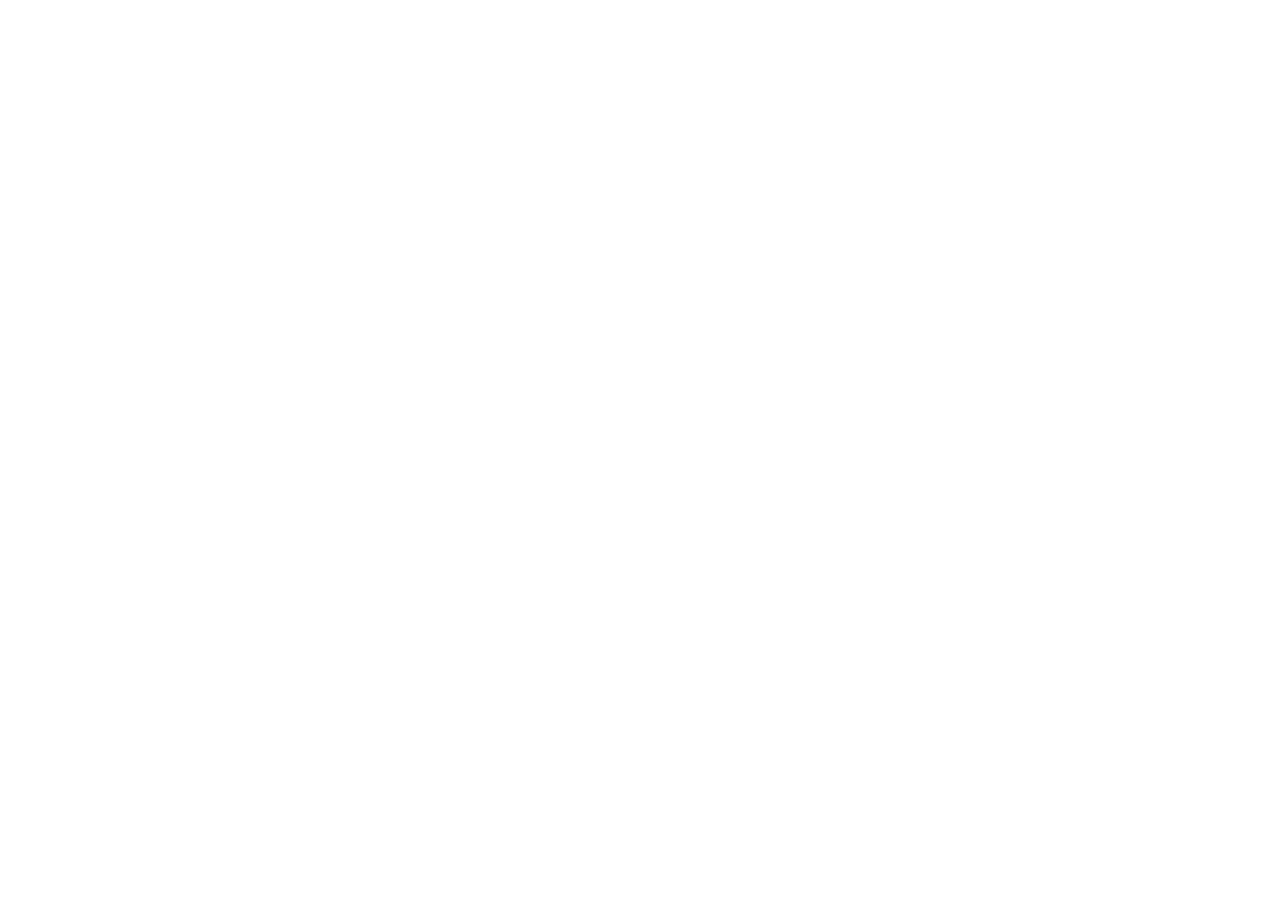
==== 02.html @ 633579e4 "version 1" ====
<!DOCTYPE html>
<html lang="da">

<head>
    <meta charset="UTF-8">
    <meta name="robots" content="noindex, nofollow">
    <meta name="viewport" content="width=device-width, initial-scale=1.0">
    <title>Forside</title>
    <link rel="stylesheet" href="style.css">
    <link rel="stylesheet" href="layout.css">
</head>

<body>
    <header></header>
    <main></main>
    <footer></footer>
    <script src="script.js"></script>
</body>
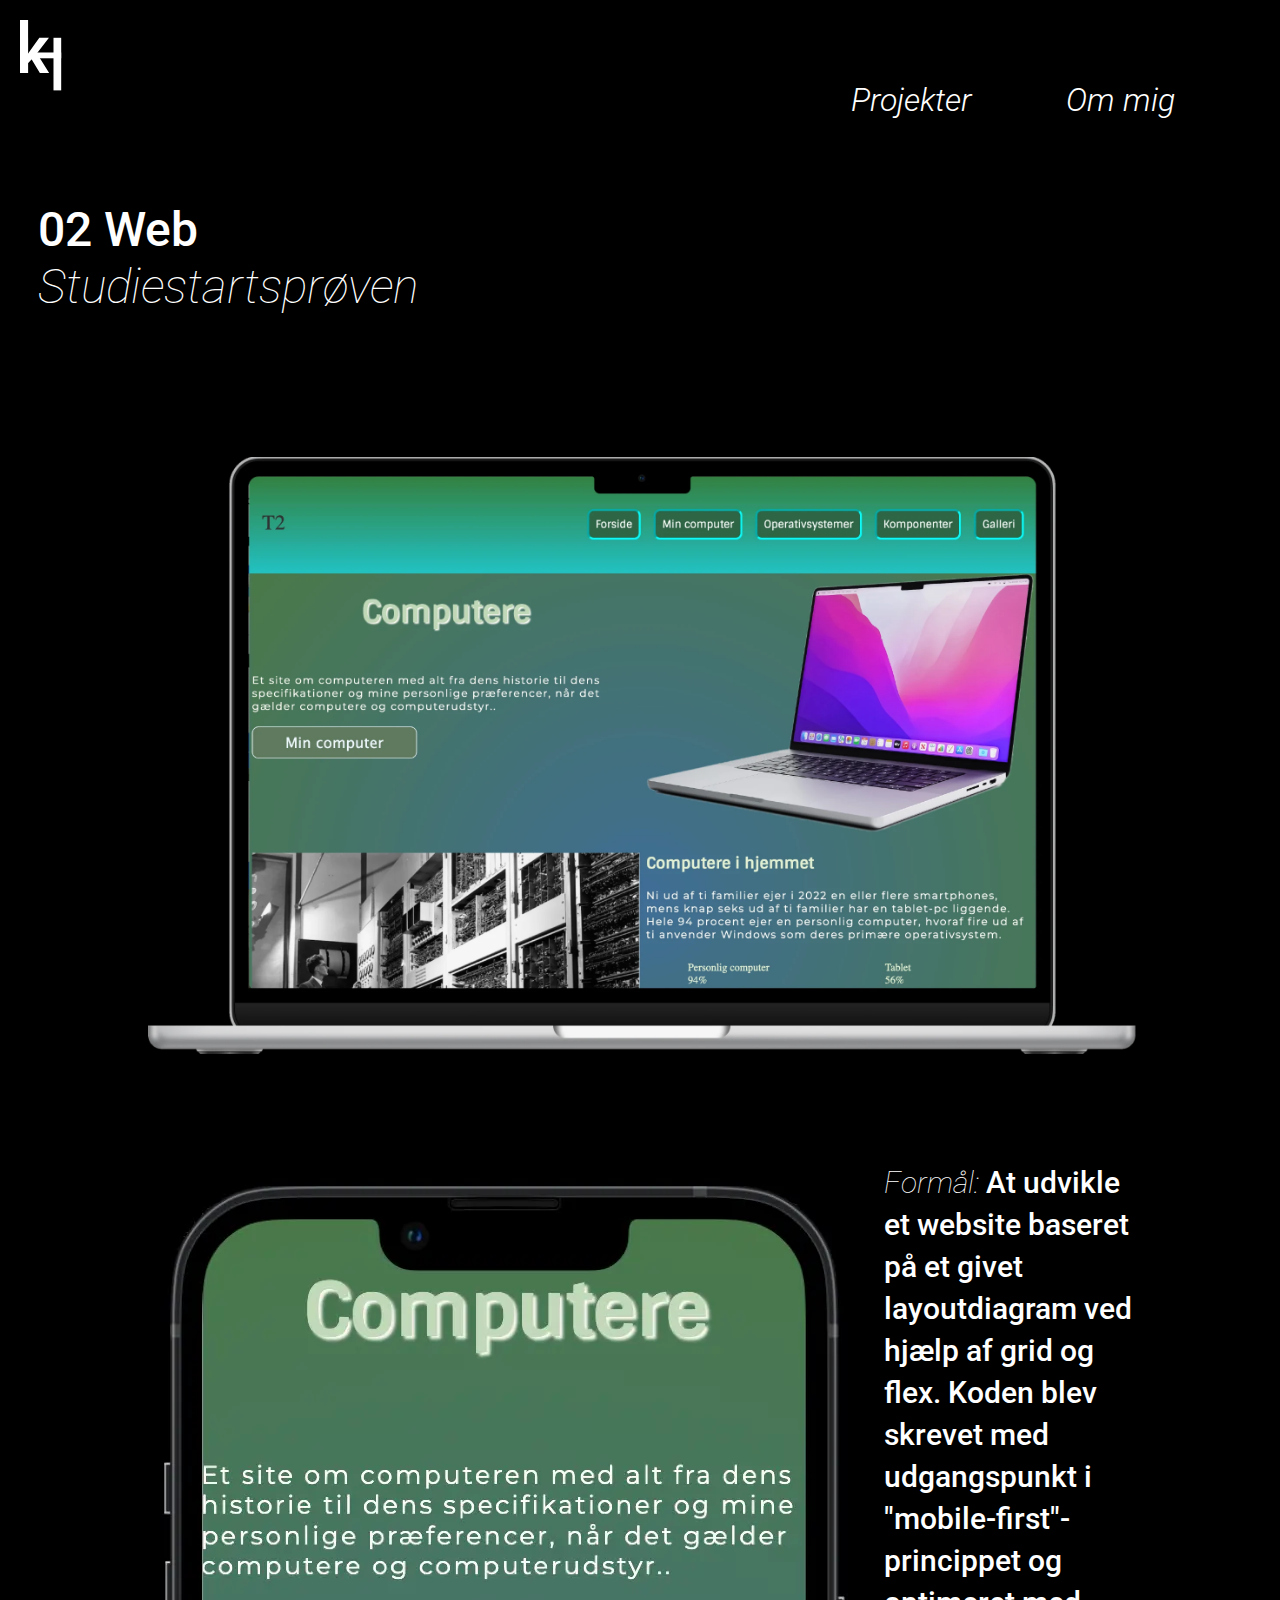
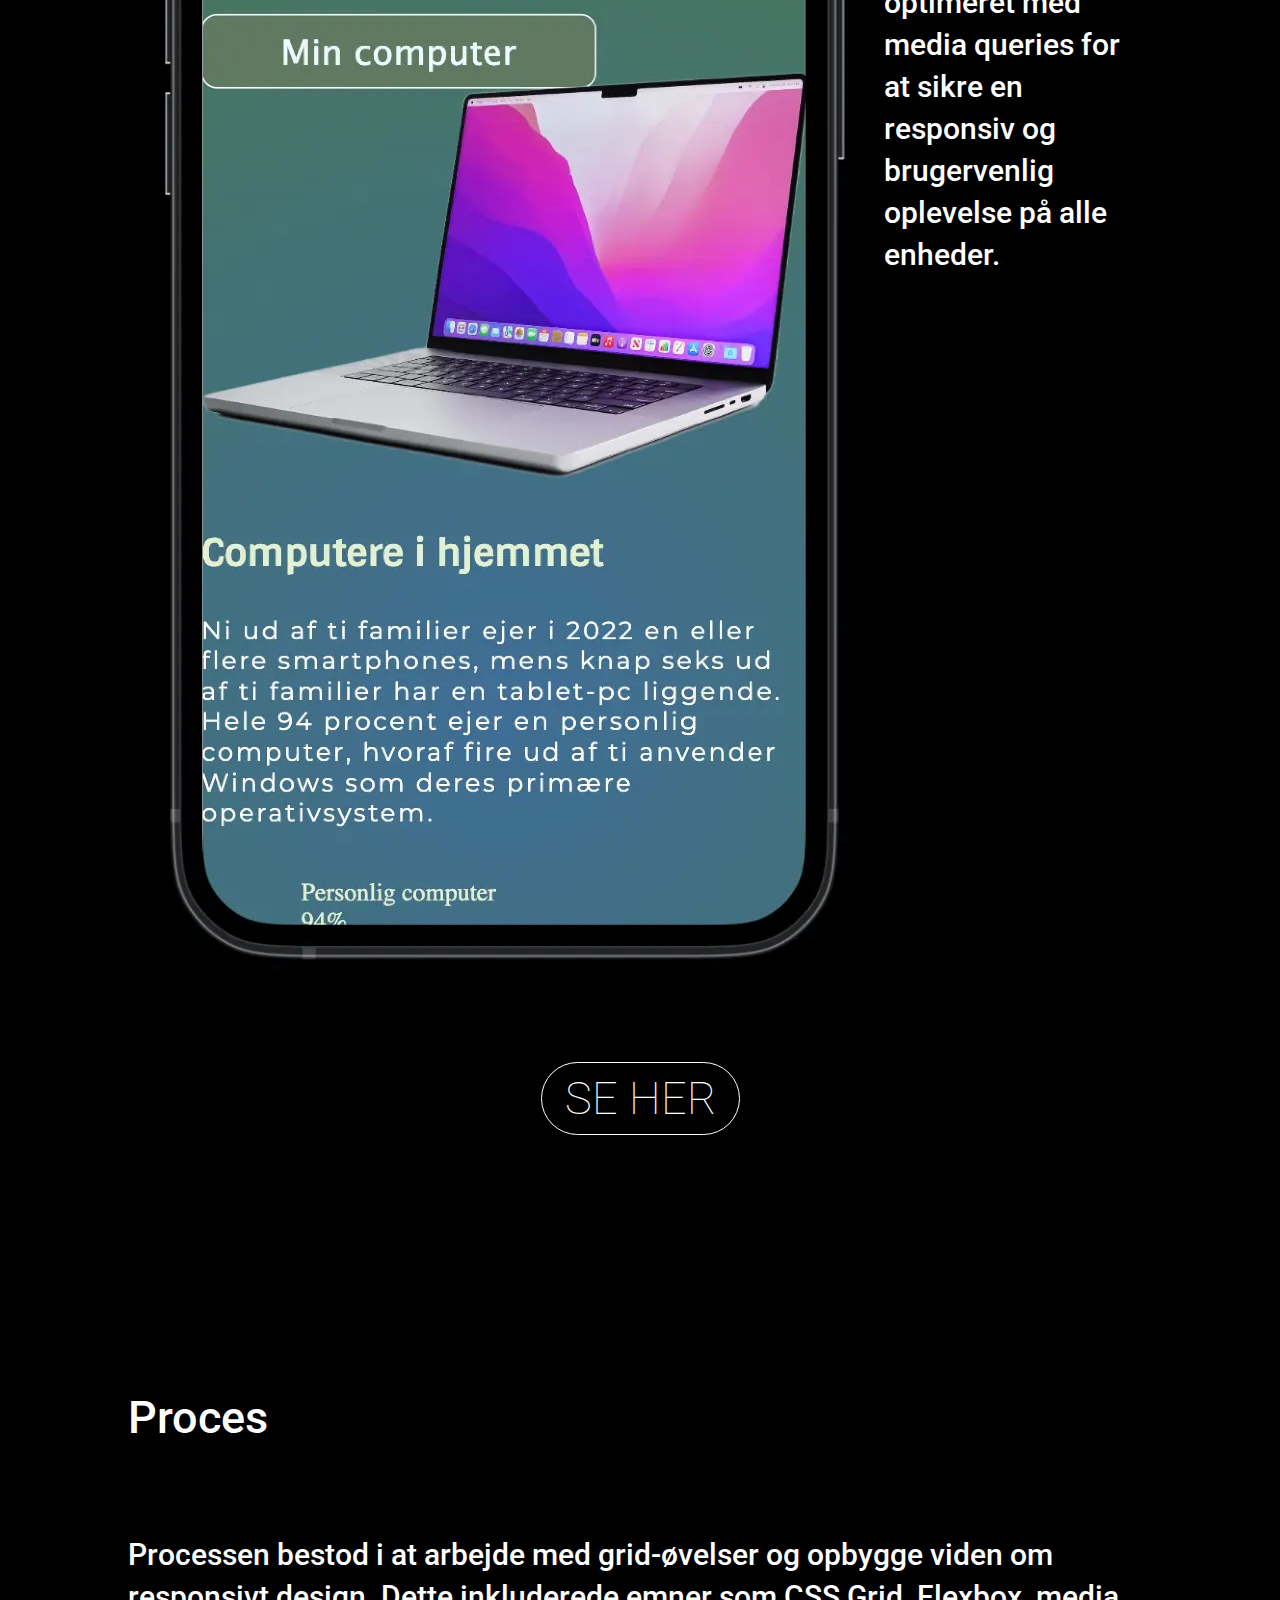
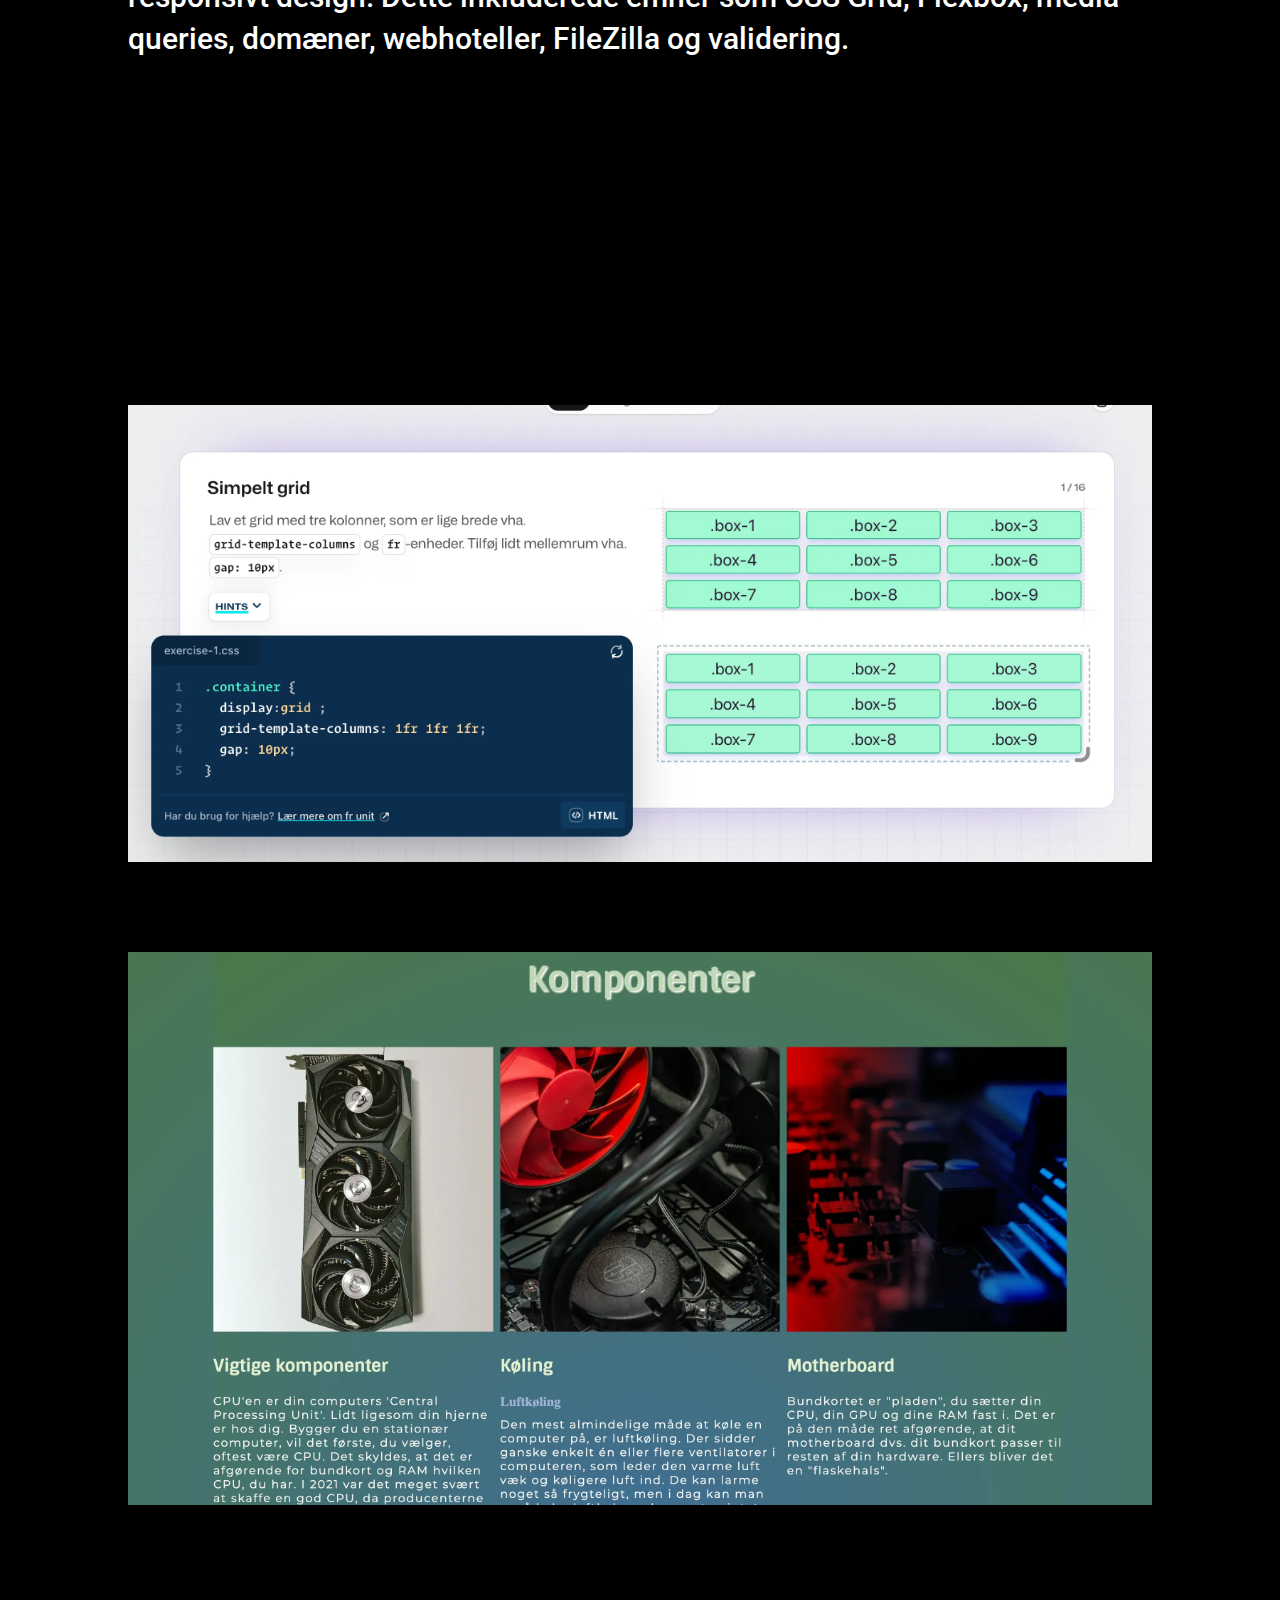
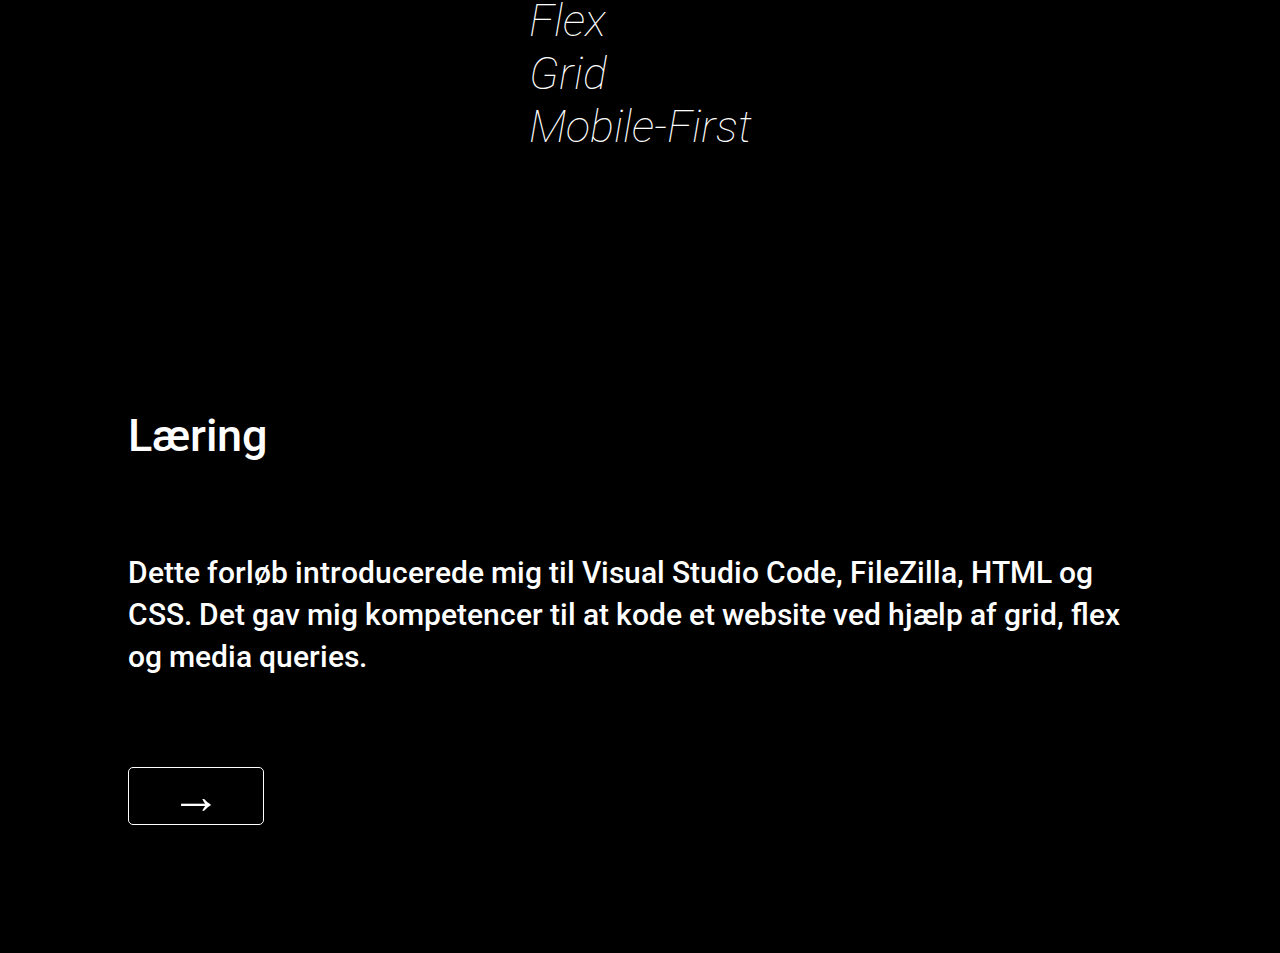
==== commit ed59e442: "version 3" ====
--- a/02.html
+++ b/02.html
@@ -8,11 +8,86 @@
     <title>Forside</title>
     <link rel="stylesheet" href="style.css">
     <link rel="stylesheet" href="layout.css">
+    <link rel="preconnect" href="https://fonts.googleapis.com">
+    <link rel="preconnect" href="https://fonts.gstatic.com" crossorigin>
+    <link
+        href="https://fonts.googleapis.com/css2?family=Barrio&family=Montserrat:ital,wght@0,100..900;1,100..900&family=Notable&family=Roboto:ital,wght@0,100;0,300;0,400;0,500;0,700;0,900;1,100;1,300;1,400;1,500;1,700;1,900&display=swap"
+        rel="stylesheet">
 </head>
 
+
 <body>
-    <header></header>
-    <main></main>
+    <header>
+        <div class="logo">
+            <a href="index.html"><img src="img/logo.svg" alt=""></a>
+        </div>
+        <nav>
+            <ul class="menu">
+                <li><a href="projekter.html">Projekter</a></li>
+                <li><a href="om.html">Om mig</a></li>
+            </ul>
+            <div class="burger">
+                <div class="line"></div>
+                <div class="line"></div>
+                <div class="line"></div>
+            </div>
+        </nav>
+    </header>
+    <main>
+
+        <h1>02 Web </h1>
+        <h1 class="undertitel">Studiestartsprøven</h1>
+
+        <div class="boks_02_1">
+            <img src="img/02_web.webp" alt="">
+            <div class="grid1_1">
+                <img src="img/02_mobil.webp" alt="">
+                <p><span class="p_titel">Formål:</span> At udvikle et website baseret på et givet layoutdiagram ved
+                    hjælp af
+                    grid og flex. Koden blev
+                    skrevet med
+                    udgangspunkt i "mobile-first"-princippet og optimeret med media queries for at sikre en responsiv og
+                    brugervenlig
+                    oplevelse på alle enheder.</p>
+            </div>
+            <div class="se-knap">
+                <a class="se" href="https://www.klarabrinck.dk/kea/02_web/01_website/website/"> SE HER</a>
+            </div>
+        </div>
+
+        <div></div>
+
+        <div class="tekst_boks_02">
+            <h2>Proces</h2>
+            <p>Processen bestod i at arbejde med grid-øvelser og opbygge viden om responsivt design. Dette inkluderede
+                emner
+                som CSS
+                Grid, Flexbox, media queries, domæner, webhoteller, FileZilla og validering.</p>
+        </div>
+        <div class="indhold_02">
+            <img src="img/02_grid.webp" alt="">
+            <img src="img/02_komponeneter.webp" alt="">
+            <div class="flex_boks">
+                <h3>Flex</h3>
+                <h3>Grid</h3>
+                <h3>Mobile-First</h3>
+            </div>
+        </div>
+
+        <div class="lering_02">
+            <h2>Læring</h2>
+            <p>Dette forløb introducerede mig til Visual Studio Code, FileZilla, HTML og CSS. Det gav mig kompetencer
+                til at
+                kode et
+                website ved hjælp af grid, flex og media queries.</p>
+
+            <div class="pil-knap">
+                <a class="pil" href="03.html"> &rarr;</a>
+            </div>
+        </div>
+
+
+    </main>
     <footer></footer>
     <script src="script.js"></script>
 </body>--- a/style.css
+++ b/style.css
@@ -0,0 +1,247 @@
+/*************** Reset *********************/
+* {
+  margin: 0rem;
+  padding: 0;
+  box-sizing: border-box;
+}
+
+img {
+  width: 100%;
+  height: auto;
+  display: block;
+  align-self: stretch;
+  object-fit: cover;
+  padding-bottom: 7vw;
+}
+
+/*** css variabler ***/
+:root {
+  /**farver**/
+  --primary: #000000;
+  --secondary: #004491;
+  --accent: #fcc74d;
+  --grey: #ededed;
+  --white: #fffbfb;
+  --black: RGB(0, 0, 0);
+
+  /** font size **/
+  --h1mobil: 1rem;
+  --h1desktop: 2rem;
+
+  --h2mobil: 1.75rem;
+  --h2desktop: 2.8rem;
+
+  --h3mobil: 1.5rem;
+  --h3desktop: 1.75rem;
+
+  --h4mobil: 1.2rem;
+  --h4desktop: 1.5rem;
+
+  --pmobil: 0.9375rem;
+  --pdesktop: 1.2rem;
+
+  --minitekstmobil: 0.8125rem;
+  --minitekstdesktop: 0.875rem;
+
+  /*** css variabl space ***/
+  --space-xxs: 0.25rem;
+  --space-xs: 0.5rem;
+  --space-sm: 1rem;
+  --space-md: 1.5rem;
+  --space-lg: 2rem;
+  --space-xl: 3rem;
+  --space-xxl: 6rem;
+}
+
+body {
+  background-color: black;
+}
+
+p {
+  font-size: 1.9rem;
+  font-family: "Roboto", serif;
+  font-weight: 500;
+  font-style: normal;
+  color: rgb(255, 255, 255);
+  line-height: 138%;
+  padding-bottom: 7vw;
+}
+
+.p_titel {
+  font-family: "Roboto", serif;
+  font-weight: 100;
+  font-style: italic;
+  font-size: 1.9rem;
+  color: white;
+}
+
+h1 {
+  font-family: "Roboto", serif;
+  font-weight: 500;
+  font-style: normal;
+  font-size: 3rem;
+  color: white;
+  padding-left: 3vw;
+}
+
+.undertitel {
+  font-family: "Roboto", serif;
+  font-weight: 100;
+  font-style: italic;
+  font-size: 3rem;
+  color: white;
+}
+
+h2 {
+  font-family: "Roboto", serif;
+  font-weight: 500;
+  font-style: normal;
+  font-size: 2.8rem;
+  color: white;
+  padding-bottom: 7vw;
+}
+
+h3 {
+  font-family: "Roboto", serif;
+  font-weight: 100;
+  font-style: italic;
+  font-size: 2.8rem;
+  color: white;
+}
+
+/******** menu ********/
+header {
+  display: flex;
+  justify-content: space-between;
+  align-items: center;
+  padding: 20px;
+  background-color: #000000;
+  color: #ffffff;
+  font-family: "Roboto", serif;
+  font-weight: 300;
+  font-style: italic;
+  font-size: 2rem;
+}
+
+nav {
+  display: flex;
+  align-items: center;
+}
+
+.menu {
+  display: flex;
+  list-style: none;
+  align-items: center;
+  margin: 0;
+  padding: 0;
+}
+
+.menu li {
+  margin-right: 75px;
+}
+
+.menu a {
+  padding: 10px;
+  color: #000000;
+  text-decoration: none;
+  transition: color 0.3s;
+  text-align: center;
+  color: #ffffff;
+}
+
+.menu a:hover {
+  color: #ee22cc;
+}
+
+.burger {
+  width: 30px;
+  height: 20px;
+  cursor: pointer;
+}
+
+.burger .line {
+  width: 100%;
+  height: 2px;
+  background-color: #ffffff;
+  margin-bottom: 5px;
+  transition: 0.2s linear;
+}
+.burger {
+  display: none;
+}
+
+@media screen and (max-width: 800px) {
+  .menu {
+    display: none;
+  }
+  .burger {
+    display: block;
+  }
+
+  .burger.active .line:nth-child(1) {
+    transform: rotate(45deg) translate(5px, 5px);
+    transition: 0.2s linear;
+  }
+
+  .burger.active .line:nth-child(2) {
+    opacity: 0;
+    transition: 0.15s linear;
+  }
+
+  .burger.active .line:nth-child(3) {
+    transform: rotate(-45deg) translate(5px, -5px);
+    transition: 0.2s linear;
+  }
+
+  nav.active .menu {
+    display: block;
+    background-color: #000000;
+    position: absolute;
+    top: 94px;
+    left: 0;
+    width: 100%;
+    height: 100%;
+    box-shadow: 0 10px 10px rgba(0, 0, 0, 0.1);
+    z-index: 1;
+  }
+
+  nav.active .menu li {
+    margin: 10px 20px;
+    text-align: center;
+  }
+
+  nav.active .menu a {
+    font-size: 80px;
+  }
+
+  .menu a {
+    color: #ffffff;
+    height: 100svh;
+  }
+  .menu a:hover {
+    color: #000000;
+  }
+}
+
+/********* footer ***********/
+/* .footer_logo {
+  width: 35%;
+} */
+
+.footer {
+  display: grid;
+  grid-template-columns: 1fr 1fr;
+  padding: 2vw;
+}
+
+.footer a {
+  padding: 10px;
+  text-decoration: none;
+  transition: color 0.3s;
+  text-align: center;
+  color: #000000;
+  font-family: "Roboto", serif;
+  font-weight: 300;
+  font-style: italic;
+  font-size: 2rem;
+}
--- a/layout.css
+++ b/layout.css
@@ -0,0 +1,193 @@
+/********** forside **********/
+
+.hero_text {
+  font-size: 2rem;
+  font-family: "Roboto", serif;
+  font-weight: 700;
+  font-style: normal;
+
+  color: transparent;
+  background-clip: text;
+  background-image: url("img/gradient.png");
+  background-size: 150%;
+
+  animation: kf_herot 30s cubic-bezier(0.3, 0, 0.7, 1);
+}
+
+@keyframes kf_herot {
+  0% {
+    background-position: 0% 0%;
+  }
+  50% {
+    background-position: 100% 100%;
+  }
+  100% {
+    background-position: 0% 0%;
+  }
+}
+
+.klara {
+  font-family: "Roboto", serif;
+  font-weight: 100;
+  font-style: italic;
+}
+
+.studerer {
+  font-family: "Roboto", serif;
+  font-weight: 100;
+  font-style: italic;
+}
+
+.hero {
+  background-color: black;
+  padding: 10vw;
+}
+
+.pil {
+  background-color: #000000;
+  background-size: 200px;
+  border-style: solid;
+  border-width: 1px;
+  text-align: center;
+  color: rgb(255, 255, 255);
+  padding: 0px;
+  padding-inline: 42px;
+  border-radius: 5px;
+  font-family: Arial, Helvetica, sans-serif;
+  font-size: 50px;
+  text-decoration: none;
+}
+.pil:hover {
+  color: transparent;
+  background-clip: text;
+  background-image: url("img/gradient.png");
+  background-size: 150%;
+
+  animation: kf_hover 2s cubic-bezier(0.3, 0, 0.7, 1);
+}
+
+@keyframes kf_hover {
+  0% {
+    background-position: 0% 0%;
+  }
+  50% {
+    background-position: 100% 100%;
+  }
+  100% {
+    background-position: 0% 0%;
+  }
+}
+
+/****** 02 ***********/
+
+@media (min-width: 750px) {
+  .grid1_1 {
+    display: flex;
+    flex-direction: row;
+  }
+}
+
+.se {
+  background-color: #000000;
+  background-size: 200px;
+  border-style: solid;
+  border-width: 1px;
+  text-align: center;
+  color: rgb(255, 255, 255);
+  padding: 9px;
+  padding-inline: 23px;
+  border-radius: 50px;
+  font-family: "Roboto", serif;
+  font-weight: 100;
+  font-size: 2.8rem;
+  text-decoration: none;
+}
+.se:hover {
+  color: transparent;
+  background-clip: text;
+  background-image: url("img/gradient.png");
+  background-size: 150%;
+
+  animation: kf_hover 2s cubic-bezier(0.3, 0, 0.7, 1);
+}
+
+.se-knap {
+  display: flex;
+  justify-content: center;
+}
+
+.flex_boks {
+  display: grid;
+  justify-content: center;
+}
+
+.boks_02_1 {
+  padding: 10vw;
+}
+
+.tekst_boks_02 {
+  padding: 10vw;
+}
+
+.indhold_02 {
+  padding: 10vw;
+}
+
+.lering_02 {
+  padding: 10vw;
+}
+
+/************* 03 ***************/
+.tekst_boks_03 {
+}
+
+.proces_03 {
+  background-color: #accdff;
+  color: black;
+  padding: 10vw;
+}
+
+.flex_boks_03 {
+  display: grid;
+  justify-content: center;
+  padding-top: 10vw;
+  padding-bottom: 10vw;
+
+  font-size: 1rem;
+  font-family: "Roboto", serif;
+  font-weight: 400;
+  font-style: normal;
+
+  /* color: transparent;
+  background-clip: text; */
+  background-image: url("img/gradient.png");
+  /* background-size: 150%; */
+
+  animation: kf_boks 30s cubic-bezier(0.3, 0, 0.7, 1);
+}
+
+@keyframes kf_boks {
+  0% {
+    background-position: 0% 0%;
+  }
+  50% {
+    background-position: 100% 100%;
+  }
+  100% {
+    background-position: 0% 0%;
+  }
+}
+
+.ungt,
+.moder,
+.kulturelt {
+  display: grid;
+  justify-content: center;
+}
+
+.videre_knap {
+  display: grid;
+  justify-content: center;
+  padding-top: 20vw;
+  padding-bottom: 10vw;
+}
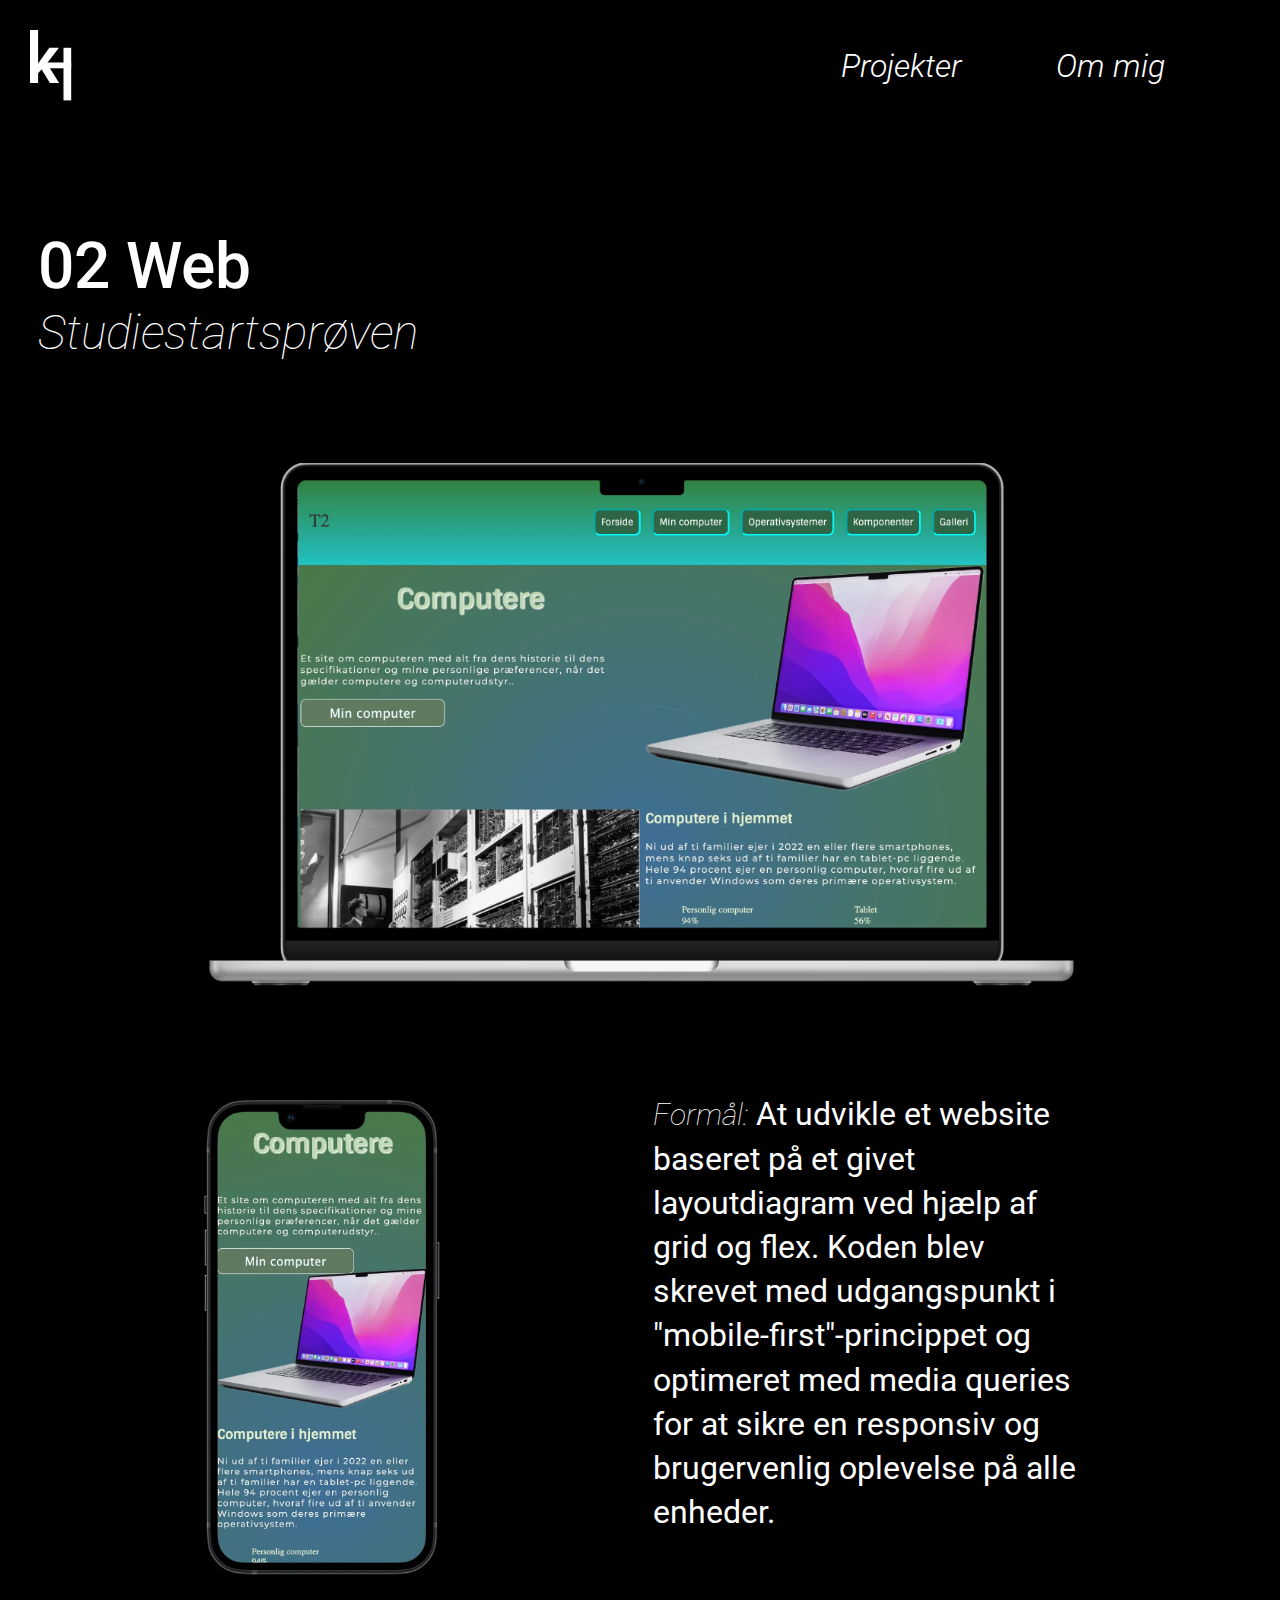
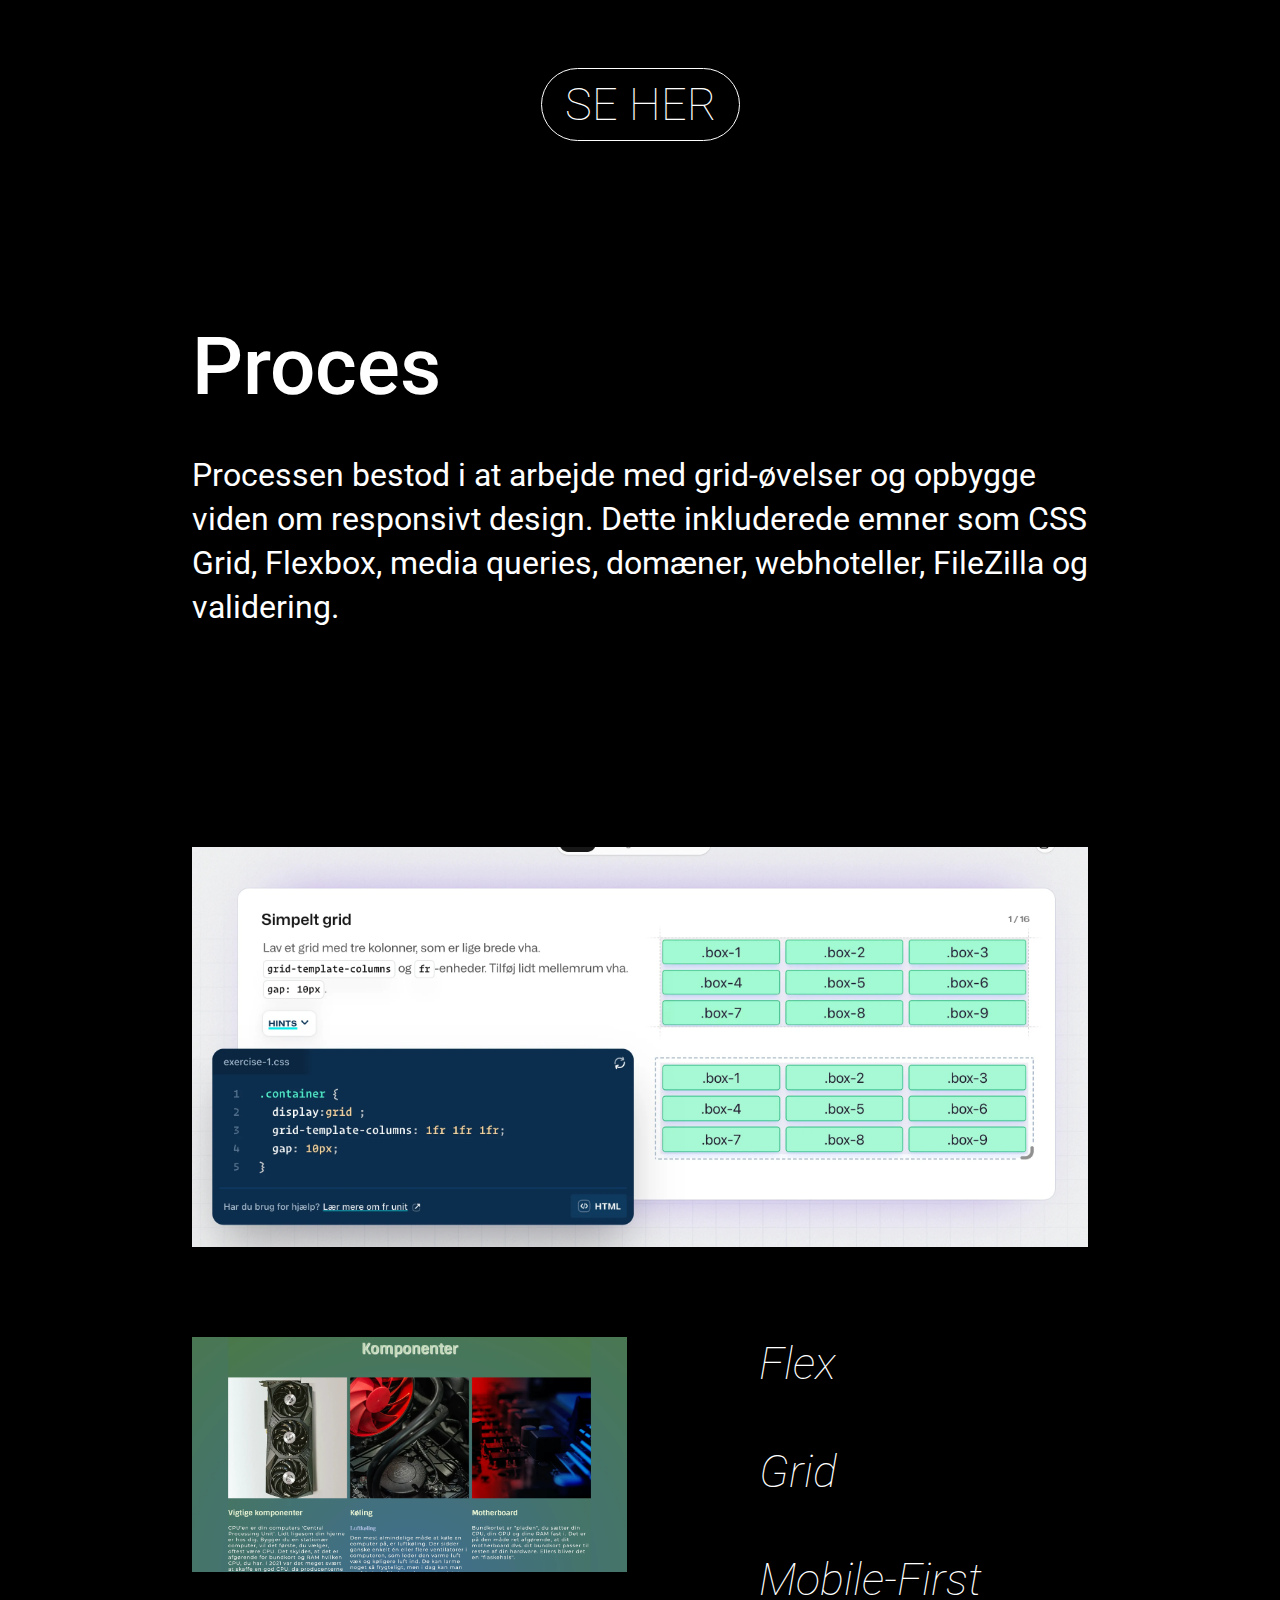
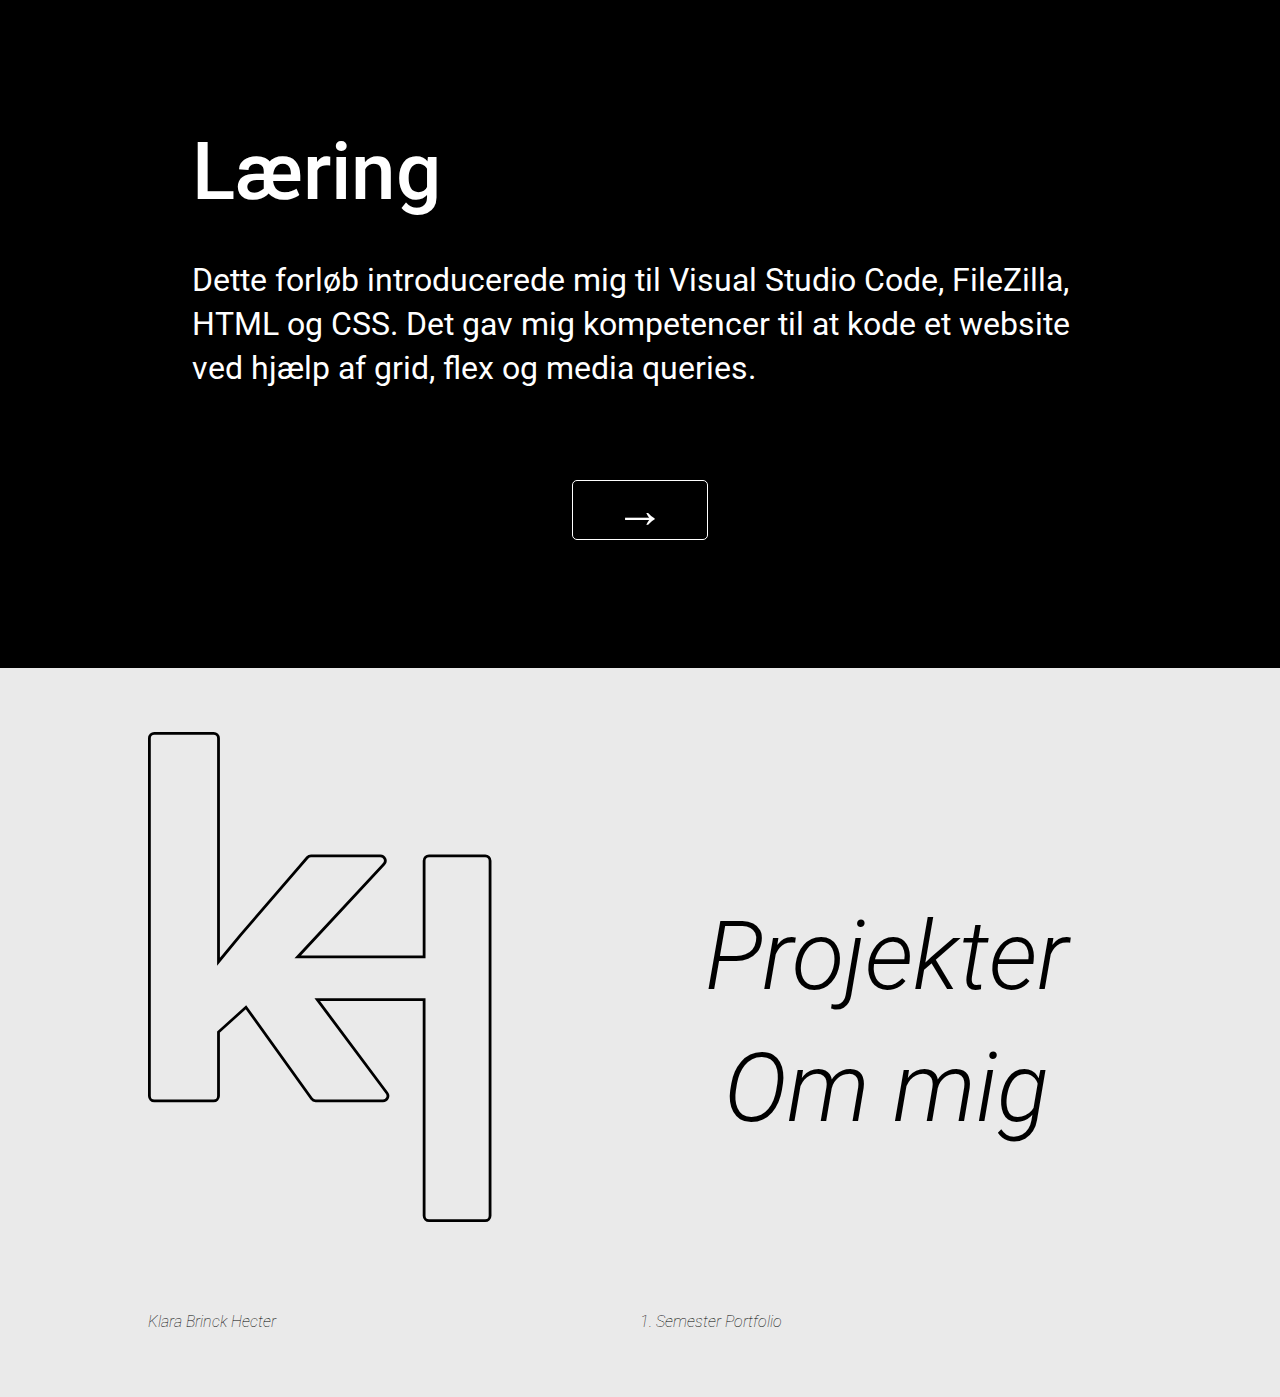
==== commit 7cb6ab80: "version 6" ====
--- a/02.html
+++ b/02.html
@@ -19,7 +19,7 @@
 <body>
     <header>
         <div class="logo">
-            <a href="index.html"><img src="img/logo.svg" alt=""></a>
+            <a href="index.html"><img src="img/logo.svg" alt="" class="logo"></a>
         </div>
         <nav>
             <ul class="menu">
@@ -41,7 +41,7 @@
         <div class="boks_02_1">
             <img src="img/02_web.webp" alt="">
             <div class="grid1_1">
-                <img src="img/02_mobil.webp" alt="">
+                <img src="img/02_mobil.webp" alt="" class="mobil_02">
                 <p><span class="p_titel">Formål:</span> At udvikle et website baseret på et givet layoutdiagram ved
                     hjælp af
                     grid og flex. Koden blev
@@ -66,12 +66,16 @@
         </div>
         <div class="indhold_02">
             <img src="img/02_grid.webp" alt="">
-            <img src="img/02_komponeneter.webp" alt="">
-            <div class="flex_boks">
-                <h3>Flex</h3>
-                <h3>Grid</h3>
-                <h3>Mobile-First</h3>
+
+            <div class="grid1_1">
+                <img src="img/02_komponeneter.webp" alt="">
+                <div class="flex_boks">
+                    <h3>Flex</h3>
+                    <h3>Grid</h3>
+                    <h3>Mobile-First</h3>
+                </div>
             </div>
+
         </div>
 
         <div class="lering_02">
@@ -88,6 +92,36 @@
 
 
     </main>
-    <footer></footer>
+    <footer>
+        <div class="footer">
+
+            <div class="grid2_1">
+                <div class="footer_logo">
+                    <img src="img/footer_logo.svg" alt="">
+                </div>
+
+                <div class="centrer">
+                    <div class="projekter">
+                        <a href="projekter.html">Projekter</a>
+                    </div>
+
+                    <div class="om">
+                        <a href="om.html">Om mig</a>
+                    </div>
+
+                </div>
+            </div>
+
+
+            <div class="grid2_1">
+                <div>
+                    <p class="fod_1">Klara Brinck Hecter</p>
+                </div>
+                <div>
+                    <p class="fod_2">1. Semester Portfolio</p>
+                </div>
+            </div>
+        </div>
+    </footer>
     <script src="script.js"></script>
 </body>--- a/style.css
+++ b/style.css
@@ -58,9 +58,9 @@
 }
 
 p {
-  font-size: 1.9rem;
-  font-family: "Roboto", serif;
-  font-weight: 500;
+  font-size: 1.5rem;
+  font-family: "Roboto", serif;
+  font-weight: 400;
   font-style: normal;
   color: rgb(255, 255, 255);
   line-height: 138%;
@@ -107,6 +107,70 @@
   font-style: italic;
   font-size: 2.8rem;
   color: white;
+}
+
+@media (min-width: 750px) {
+  p {
+    font-size: 2rem;
+    font-family: "Roboto", serif;
+    font-weight: 400;
+    font-style: normal;
+    color: rgb(255, 255, 255);
+    line-height: 138%;
+    padding-bottom: 7vw;
+  }
+
+  .p_titel {
+    font-family: "Roboto", serif;
+    font-weight: 100;
+    font-style: italic;
+    font-size: 1.9rem;
+    color: white;
+  }
+
+  h1 {
+    font-size: 4rem;
+    padding-left: 3vw;
+  }
+
+  .undertitel {
+    font-family: "Roboto", serif;
+    font-weight: 100;
+    font-style: italic;
+    font-size: 3rem;
+    color: white;
+    padding-bottom: 7vw;
+  }
+
+  .undertitel_p {
+    font-family: "Roboto", serif;
+    font-weight: 100;
+    font-style: italic;
+    font-size: 3rem;
+    color: white;
+    padding-bottom: 0;
+  }
+
+  h2 {
+    font-family: "Roboto", serif;
+    font-weight: 500;
+    font-style: normal;
+    font-size: 5rem;
+    color: white;
+    padding-bottom: 3vw;
+  }
+
+  h3 {
+    font-family: "Roboto", serif;
+    font-weight: 100;
+    font-style: italic;
+    font-size: 2.8rem;
+    color: white;
+  }
+
+  header {
+    padding-bottom: 10vw !important;
+  }
 }
 
 /******** menu ********/
@@ -114,7 +178,7 @@
   display: flex;
   justify-content: space-between;
   align-items: center;
-  padding: 20px;
+  padding: 30px;
   background-color: #000000;
   color: #ffffff;
   font-family: "Roboto", serif;
@@ -228,10 +292,15 @@
   width: 35%;
 } */
 
+.logo {
+  padding: 0;
+}
+
 .footer {
   display: grid;
-  grid-template-columns: 1fr 1fr;
   padding: 2vw;
+  background-color: #eaeaea;
+  justify-content: center;
 }
 
 .footer a {
@@ -245,3 +314,62 @@
   font-style: italic;
   font-size: 2rem;
 }
+
+.footer a:hover {
+  color: #ee22cc;
+}
+
+.footer_logo {
+  display: grid;
+  grid-row: 1/3;
+}
+
+.fod_1,
+.fod_2 {
+  font-family: "Roboto", serif;
+  font-weight: 100;
+  font-style: italic;
+  font-size: 1rem;
+  color: rgb(0, 0, 0);
+
+  padding: 0;
+  display: grid;
+}
+
+.grid2_1 {
+  display: grid;
+  grid-template-columns: 1fr 1fr;
+}
+
+.projekter {
+  display: grid;
+  grid-row: 1/2;
+}
+
+.om {
+  display: grid;
+  grid-row: 2/3;
+}
+
+@media screen and (min-width: 800px) {
+  .footer {
+    display: grid;
+    padding: 5vw;
+    background-color: #eaeaea;
+  }
+
+  .footer_logo {
+    width: 70%;
+    display: grid;
+    grid-row: 1/4;
+  }
+
+  .footer a {
+    font-size: 6rem;
+  }
+
+  .centrer {
+    display: grid;
+    grid-row: 2/3;
+  }
+}
--- a/layout.css
+++ b/layout.css
@@ -1,5 +1,4 @@
 /********** forside **********/
-
 .hero_text {
   font-size: 2rem;
   font-family: "Roboto", serif;
@@ -11,7 +10,7 @@
   background-image: url("img/gradient.png");
   background-size: 150%;
 
-  animation: kf_herot 30s cubic-bezier(0.3, 0, 0.7, 1);
+  animation: kf_herot 10s cubic-bezier(0.3, 0, 0.7, 1);
 }
 
 @keyframes kf_herot {
@@ -24,6 +23,10 @@
   100% {
     background-position: 0% 0%;
   }
+}
+
+.forside_h1 {
+  color: transparent;
 }
 
 .klara {
@@ -40,7 +43,10 @@
 
 .hero {
   background-color: black;
-  padding: 10vw;
+  padding-left: 10vw;
+  padding-top: 10vw;
+  padding-right: 10vw;
+  padding-bottom: 20vw;
 }
 
 .pil {
@@ -78,12 +84,166 @@
   }
 }
 
+@media (min-width: 750px) {
+  .forside_h3 {
+    padding-bottom: 4vw;
+    font-size: 3rem;
+  }
+
+  .forside_grid1_1 {
+    display: grid;
+    grid-template-columns: 1fr 1fr;
+    padding-right: 10vw;
+    padding-left: 10vw;
+    padding-top: 5vw;
+  }
+
+  .forside_undertitel {
+    padding-bottom: 0;
+    font-size: 4rem;
+  }
+
+  .img_02 {
+    padding-left: 10vw;
+    padding-right: 5vw;
+  }
+
+  .tekst_02 {
+    padding-left: 5vw;
+    padding-right: 5vw;
+  }
+
+  .img_03 {
+    padding-left: 5vw;
+    padding-right: 10vw;
+  }
+
+  .tekst_03 {
+    padding-left: 10vw;
+    padding-right: 5vw;
+  }
+
+  .img_04 {
+    padding-left: 10vw;
+    padding-right: 5vw;
+  }
+
+  .tekst_04 {
+    padding-left: 5vw;
+    padding-right: 10vw;
+  }
+
+  .img_05 {
+    padding-left: 5vw;
+    padding-right: 10vw;
+  }
+
+  .tekst_05 {
+    padding-left: 10vw;
+    padding-right: 5vw;
+  }
+}
+
 /****** 02 ***********/
+
+@media (max-width: 750px) {
+  .forside_grid1_1 {
+    display: flex;
+    flex-wrap: wrap;
+    gap: 20px; /* Afstand mellem elementer */
+    padding-bottom: 10vw;
+  }
+
+  .img_02 {
+    order: 1;
+    padding: 10vw;
+    padding-bottom: 0;
+  }
+
+  .tekst_02 {
+    order: 2;
+    padding-left: 10vw;
+    padding-bottom: 15vw;
+  }
+
+  .tekst_03 {
+    order: 4;
+    padding-left: 10vw;
+    padding-bottom: 15vw;
+  }
+
+  .img_03 {
+    order: 3;
+    padding: 10vw;
+    padding-bottom: 0;
+  }
+
+  .img_04 {
+    order: 6;
+    padding: 10vw;
+    padding-bottom: 0;
+  }
+
+  .tekst_04 {
+    order: 6;
+    padding-left: 10vw;
+    padding-bottom: 15vw;
+  }
+
+  .tekst_05 {
+    order: 9;
+    padding-left: 10vw;
+    padding-bottom: 15vw;
+  }
+
+  .img_05 {
+    order: 8;
+    padding: 10vw;
+    padding-bottom: 0;
+  }
+}
 
 @media (min-width: 750px) {
   .grid1_1 {
-    display: flex;
-    flex-direction: row;
+    display: grid;
+    grid-template-columns: 1fr 1fr;
+    gap: 2vw;
+  }
+
+  .mobil_02 {
+    width: 60%;
+  }
+
+  .boks_02_1 {
+    padding-left: 15vw !important;
+    padding-right: 15vw !important;
+    padding-top: 0 !important;
+    padding-bottom: 7vw !important;
+  }
+
+  .tekst_boks_02 {
+    padding-left: 15vw !important;
+    padding-right: 15vw !important;
+    padding-top: 7vw !important;
+    padding-bottom: 0 !important;
+  }
+
+  .indhold_02 {
+    padding-left: 15vw !important;
+    padding-right: 15vw !important;
+    padding-bottom: 0 !important;
+  }
+
+  .lering_02 {
+    padding-left: 15vw !important;
+    padding-right: 15vw !important;
+    padding-top: 5vw !important;
+    padding-bottom: 10vw !important;
+  }
+
+  .pil-knap {
+    display: grid;
+    justify-content: center;
   }
 }
 
@@ -138,8 +298,6 @@
 }
 
 /************* 03 ***************/
-.tekst_boks_03 {
-}
 
 .proces_03 {
   background-color: #accdff;
@@ -191,3 +349,294 @@
   padding-top: 20vw;
   padding-bottom: 10vw;
 }
+
+@media (min-width: 750px) {
+  .proces_03 {
+    padding-top: 7vw !important ;
+    padding-left: 15vw !important;
+    padding-right: 15vw !important;
+    padding-bottom: 3vw !important;
+  }
+
+  .videre_knap {
+    padding-top: 5vw !important;
+    padding-bottom: 7vw !important;
+  }
+
+  .lering_04 {
+    padding-left: 15vw !important;
+    padding-right: 15vw !important;
+    padding-top: 5vw !important;
+  }
+}
+
+/************ 04 **********/
+
+.lerings_boks_04 {
+  background-color: #e4ccff;
+}
+
+.sort_tekst {
+  color: black;
+}
+
+.lering_04 {
+  padding-left: 10vw;
+  padding-top: 15vw;
+}
+
+.p_titel_4 {
+  padding-top: 10vw;
+}
+
+/* #game_elements {
+  width: 100%;
+  height: 100%;
+  position: absolute;
+  top: 0;
+  left: 0;
+} */
+
+#fly_container {
+  width: 13%;
+  aspect-ratio: 200/200;
+  position: absolute;
+  top: 633px;
+  left: 330px;
+}
+
+#fly_sprite {
+  width: 100%;
+  height: 100%;
+  background-image: url(img/flyvemaskine.svg);
+  background-size: cover;
+
+  animation-name: rotation_kf;
+  animation-duration: 30s;
+  animation-iteration-count: infinite;
+}
+
+@keyframes rotation_kf {
+  0% {
+  }
+
+  100% {
+    rotate: 360deg;
+  }
+}
+
+#vindmolle_container {
+  width: 13%;
+  aspect-ratio: 200/200;
+  position: absolute;
+  top: 190%;
+  left: 80%;
+}
+
+#vindmolle_sprite {
+  width: 100%;
+  height: 100%;
+  background-image: url(img/vindmolle.svg);
+  background-size: cover;
+
+  animation-name: rotation_kf;
+  animation-duration: 30s;
+  animation-iteration-count: infinite;
+}
+
+#liv_container {
+  width: 13%;
+  aspect-ratio: 200/200;
+  position: absolute;
+  top: 450%;
+  left: 55%;
+}
+
+#liv_sprite {
+  width: 100%;
+  height: 100%;
+  background-image: url(img/liv.svg);
+  background-size: cover;
+
+  animation-name: rotation_kf;
+  animation-duration: 30s;
+  animation-iteration-count: infinite;
+}
+
+.trump {
+  position: relative;
+  padding-top: 10vw;
+  width: 25%;
+  left: 10%;
+
+  animation-name: rotation_kf;
+  animation-duration: 30s;
+  animation-iteration-count: infinite;
+}
+
+@media (min-width: 750px) {
+  .trump {
+    width: 10%;
+    left: 19%;
+  }
+}
+/************* 05 *************/
+.lottie {
+  /* width: 80%;
+  height: 100%; */
+  top: 270%;
+  left: 0%;
+  position: relative;
+  pointer-events: none;
+}
+
+@media (min-width: 750px) {
+  .mood_05 {
+    width: 50%;
+  }
+  .lottie {
+    width: 80%;
+    height: 100%;
+    top: 270%;
+    left: 35%;
+    position: relative;
+    pointer-events: none;
+  }
+}
+
+/******** om **************/
+
+.mig {
+  padding: 10vw;
+}
+
+.kompetencer_1,
+.kompetencer_2,
+.kompetencer_3,
+.kompetencer_4,
+.kompetencer_5,
+.kompetencer_6,
+.kompetencer_7,
+.kompetencer_8,
+.kompetencer_9,
+.kompetencer_10 {
+  font-family: "Roboto", serif;
+  font-weight: 100;
+  font-style: italic;
+  font-size: 2rem;
+  color: white;
+  border-color: rgb(24, 146, 0);
+  border-radius: 52px;
+  border-style: solid;
+  padding-inline: 28px;
+  border-width: 1px;
+
+  padding: 10px;
+  width: 15%;
+}
+
+.kompetencer_1 {
+  position: absolute;
+  left: 10%;
+}
+
+.kompetencer_2 {
+  position: absolute;
+  left: 70%;
+}
+
+.kompetencer_3 {
+  position: absolute;
+  left: 40%;
+}
+
+.kompetencer_5 {
+  position: absolute;
+  left: 60%;
+}
+
+.kompetencer_6 {
+  position: absolute;
+  left: 80%;
+  top: 370%;
+}
+
+.kompetencer_7 {
+  position: absolute;
+  left: 15%;
+}
+
+.kompetencer_8 {
+  position: absolute;
+  left: 50%;
+}
+
+.kompetencer_10 {
+  position: absolute;
+  left: 15%;
+}
+
+.kompetencer {
+  padding: 10vw;
+}
+
+.padding {
+  padding: 2vw;
+}
+
+@media (min-width: 750px) {
+  .om_side {
+    padding-left: 15vw;
+    padding-right: 15vw;
+  }
+
+  .mig {
+    padding-left: 20vw !important;
+    padding-right: 20vw !important;
+    padding-bottom: 0 !important;
+  }
+}
+
+.kompetencer_1:hover,
+.kompetencer_2:hover,
+.kompetencer_3:hover,
+.kompetencer_4:hover,
+.kompetencer_5:hover,
+.kompetencer_6:hover,
+.kompetencer_7:hover,
+.kompetencer_8:hover,
+.kompetencer_9:hover,
+.kompetencer_10:hover {
+  color: transparent;
+  background-clip: text;
+  background-image: url("img/gradient.png");
+  background-size: 100%;
+  cursor: pointer;
+
+  animation: kf_hover2 0.2s cubic-bezier(0.3, 0, 0.7, 1);
+  animation: kf_move 5s linear forwards;
+}
+
+@keyframes kf_hover2 {
+  0% {
+    background-position: 100% 100%;
+  }
+  50% {
+    background-position: 50% 50%;
+  }
+  100% {
+    background-position: 0% 0%;
+  }
+}
+
+@keyframes kf_move {
+  0% {
+    transform: translateX(0); /* Startposition */
+  }
+  50% {
+    transform: translateX(20px); /* Flyt 200px til højre */
+  }
+  100% {
+    transform: translateX(0); /* Tilbage til startposition */
+  }
+}
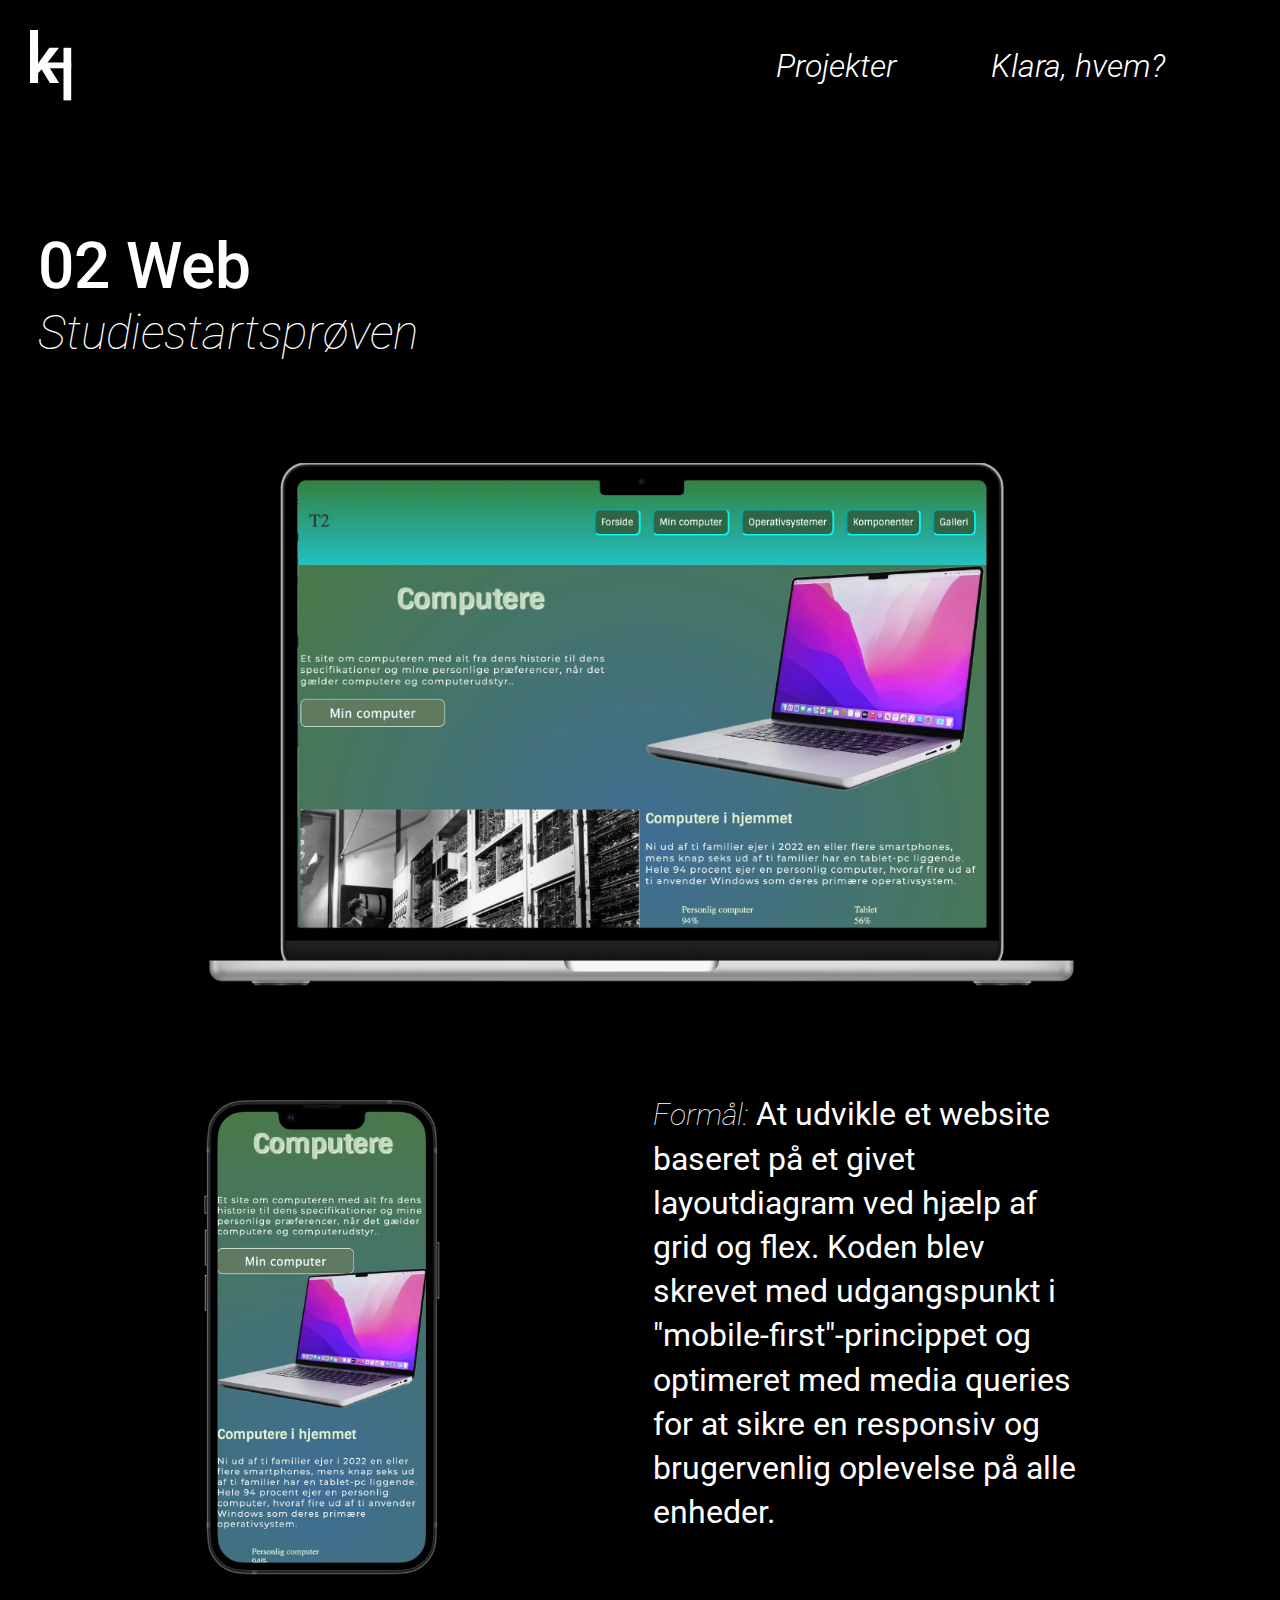
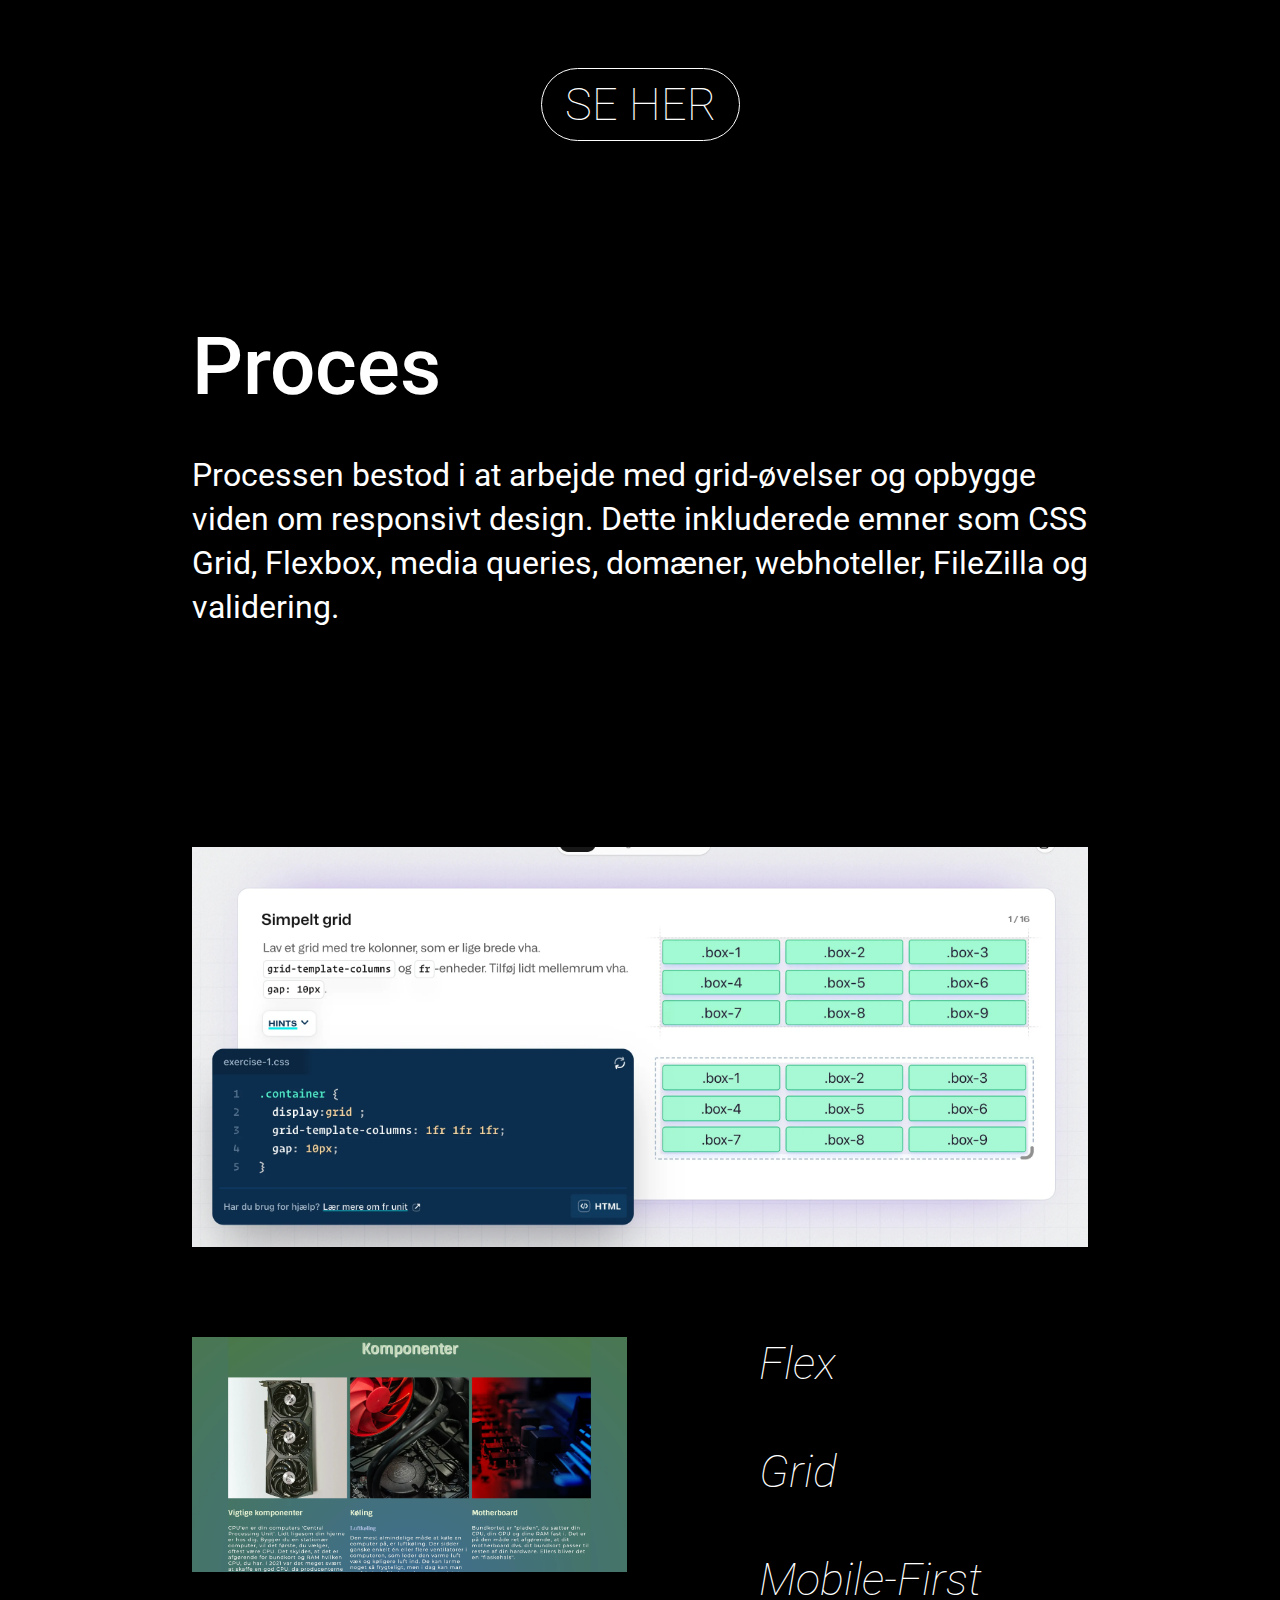
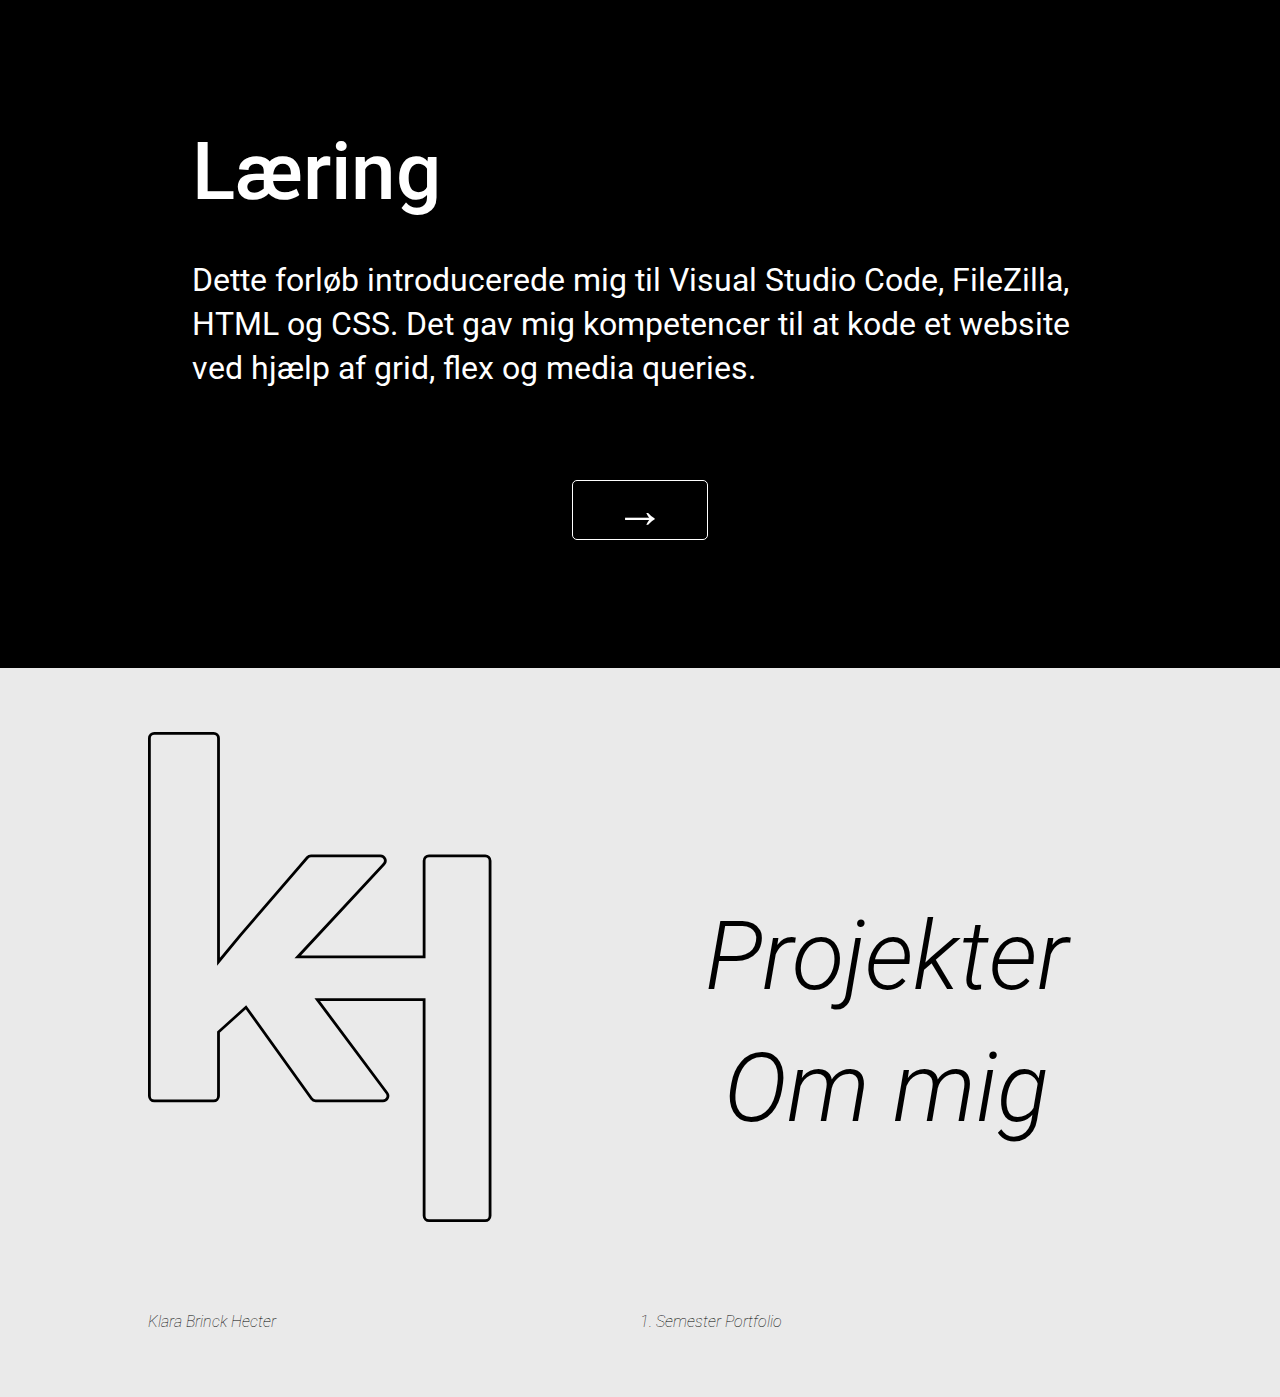
==== commit fda52209: "version 7" ====
--- a/02.html
+++ b/02.html
@@ -5,7 +5,7 @@
     <meta charset="UTF-8">
     <meta name="robots" content="noindex, nofollow">
     <meta name="viewport" content="width=device-width, initial-scale=1.0">
-    <title>Forside</title>
+    <title>02 Web</title>
     <link rel="stylesheet" href="style.css">
     <link rel="stylesheet" href="layout.css">
     <link rel="preconnect" href="https://fonts.googleapis.com">
@@ -24,7 +24,7 @@
         <nav>
             <ul class="menu">
                 <li><a href="projekter.html">Projekter</a></li>
-                <li><a href="om.html">Om mig</a></li>
+                <li><a href="om.html">Klara, hvem?</a></li>
             </ul>
             <div class="burger">
                 <div class="line"></div>
@@ -85,7 +85,7 @@
                 kode et
                 website ved hjælp af grid, flex og media queries.</p>
 
-            <div class="pil-knap">
+            <div class="pil-knap1">
                 <a class="pil" href="03.html"> &rarr;</a>
             </div>
         </div>
--- a/style.css
+++ b/style.css
@@ -174,6 +174,12 @@
 }
 
 /******** menu ********/
+.nav a.active {
+  font-weight: bold;
+  color: #ff5722; /* Fremhæv farven */
+  border-bottom: 2px solid #ff5722; /* Understregning */
+}
+
 header {
   display: flex;
   justify-content: space-between;
--- a/layout.css
+++ b/layout.css
@@ -10,7 +10,7 @@
   background-image: url("img/gradient.png");
   background-size: 150%;
 
-  animation: kf_herot 10s cubic-bezier(0.3, 0, 0.7, 1);
+  animation: kf_herot 7s cubic-bezier(0.3, 0, 0.7, 1);
 }
 
 @keyframes kf_herot {
@@ -23,6 +23,17 @@
   100% {
     background-position: 0% 0%;
   }
+}
+
+@media (max-width: 750%) {
+  .arrow {
+    display: none;
+  }
+}
+
+.pil-knap1 {
+  display: grid;
+  justify-content: center;
 }
 
 .forside_h1 {
@@ -85,6 +96,14 @@
 }
 
 @media (min-width: 750px) {
+  .arrow {
+    display: ;
+    position: absolute;
+    width: 2%;
+    left: 43%;
+    top: 75%;
+  }
+
   .forside_h3 {
     padding-bottom: 4vw;
     font-size: 3rem;
@@ -239,11 +258,6 @@
     padding-right: 15vw !important;
     padding-top: 5vw !important;
     padding-bottom: 10vw !important;
-  }
-
-  .pil-knap {
-    display: grid;
-    justify-content: center;
   }
 }
 
@@ -640,3 +654,5 @@
     transform: translateX(0); /* Tilbage til startposition */
   }
 }
+
+/**** projekter *******/
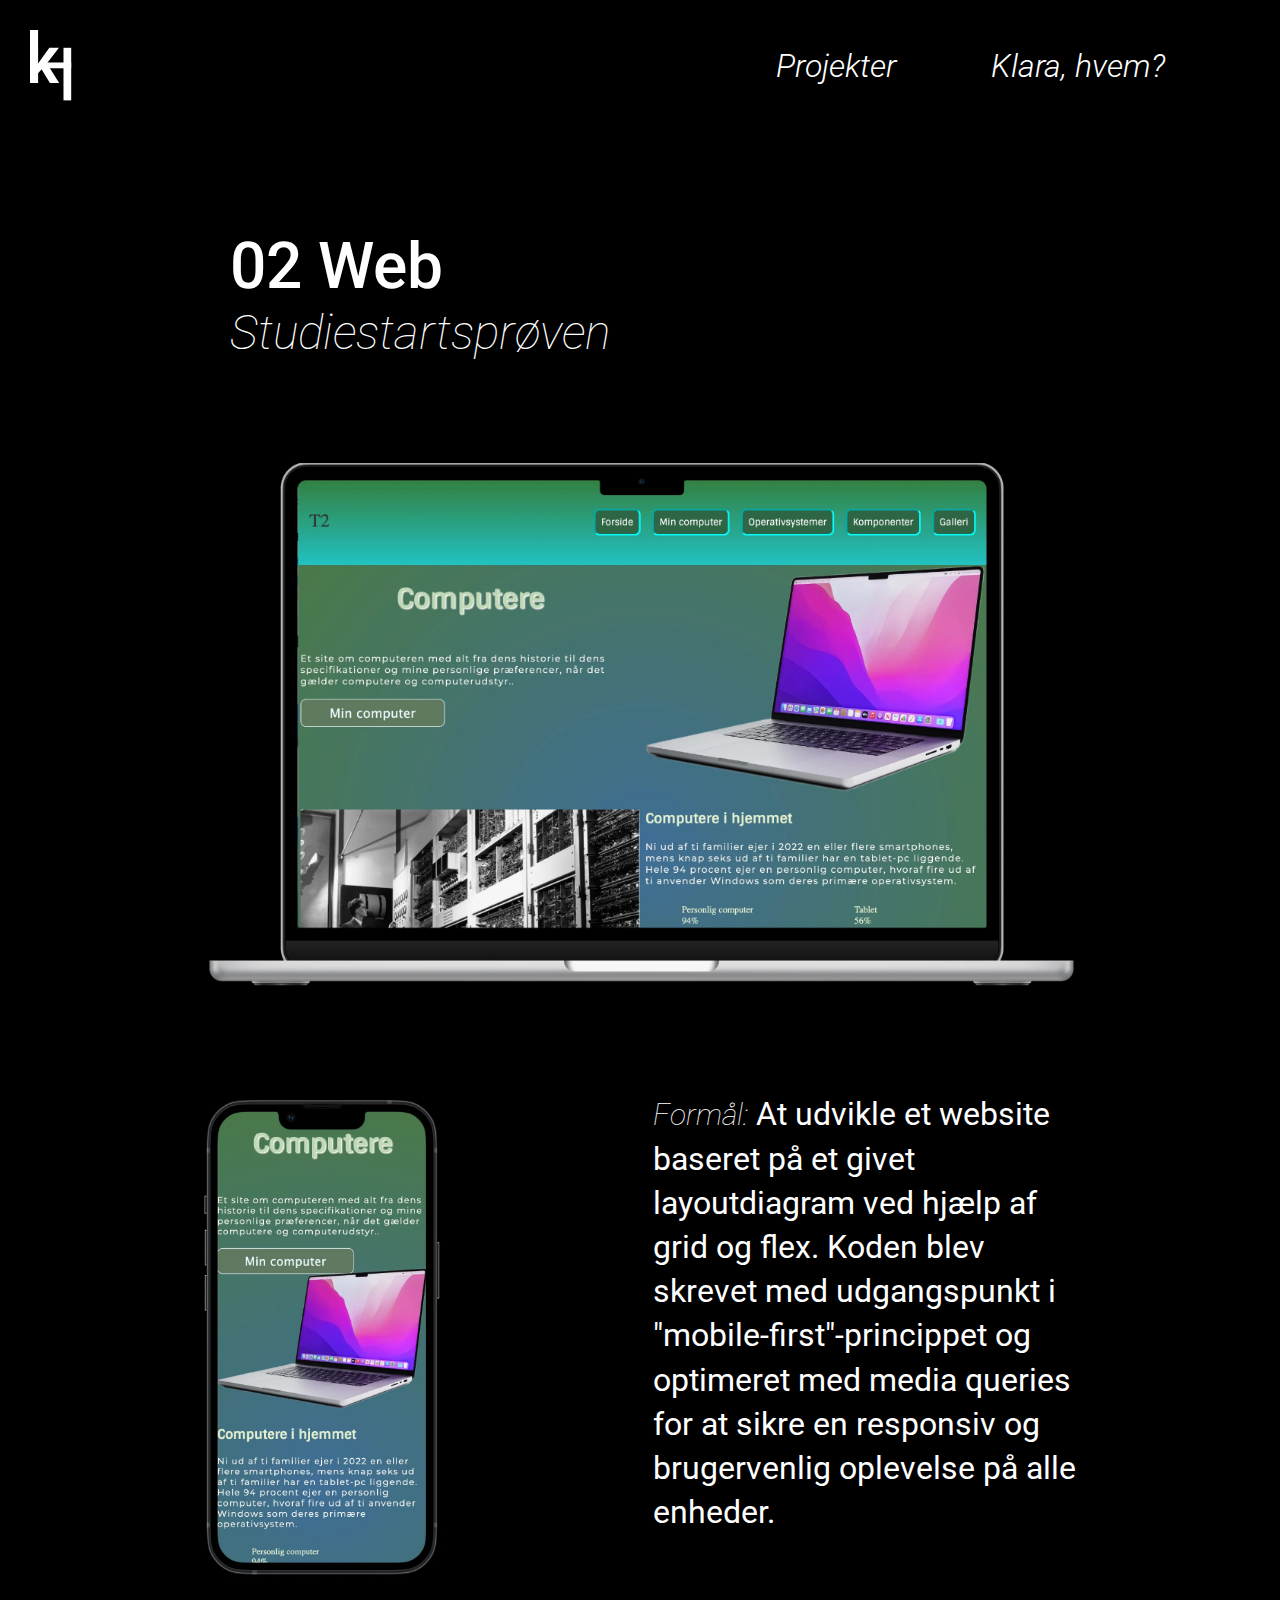
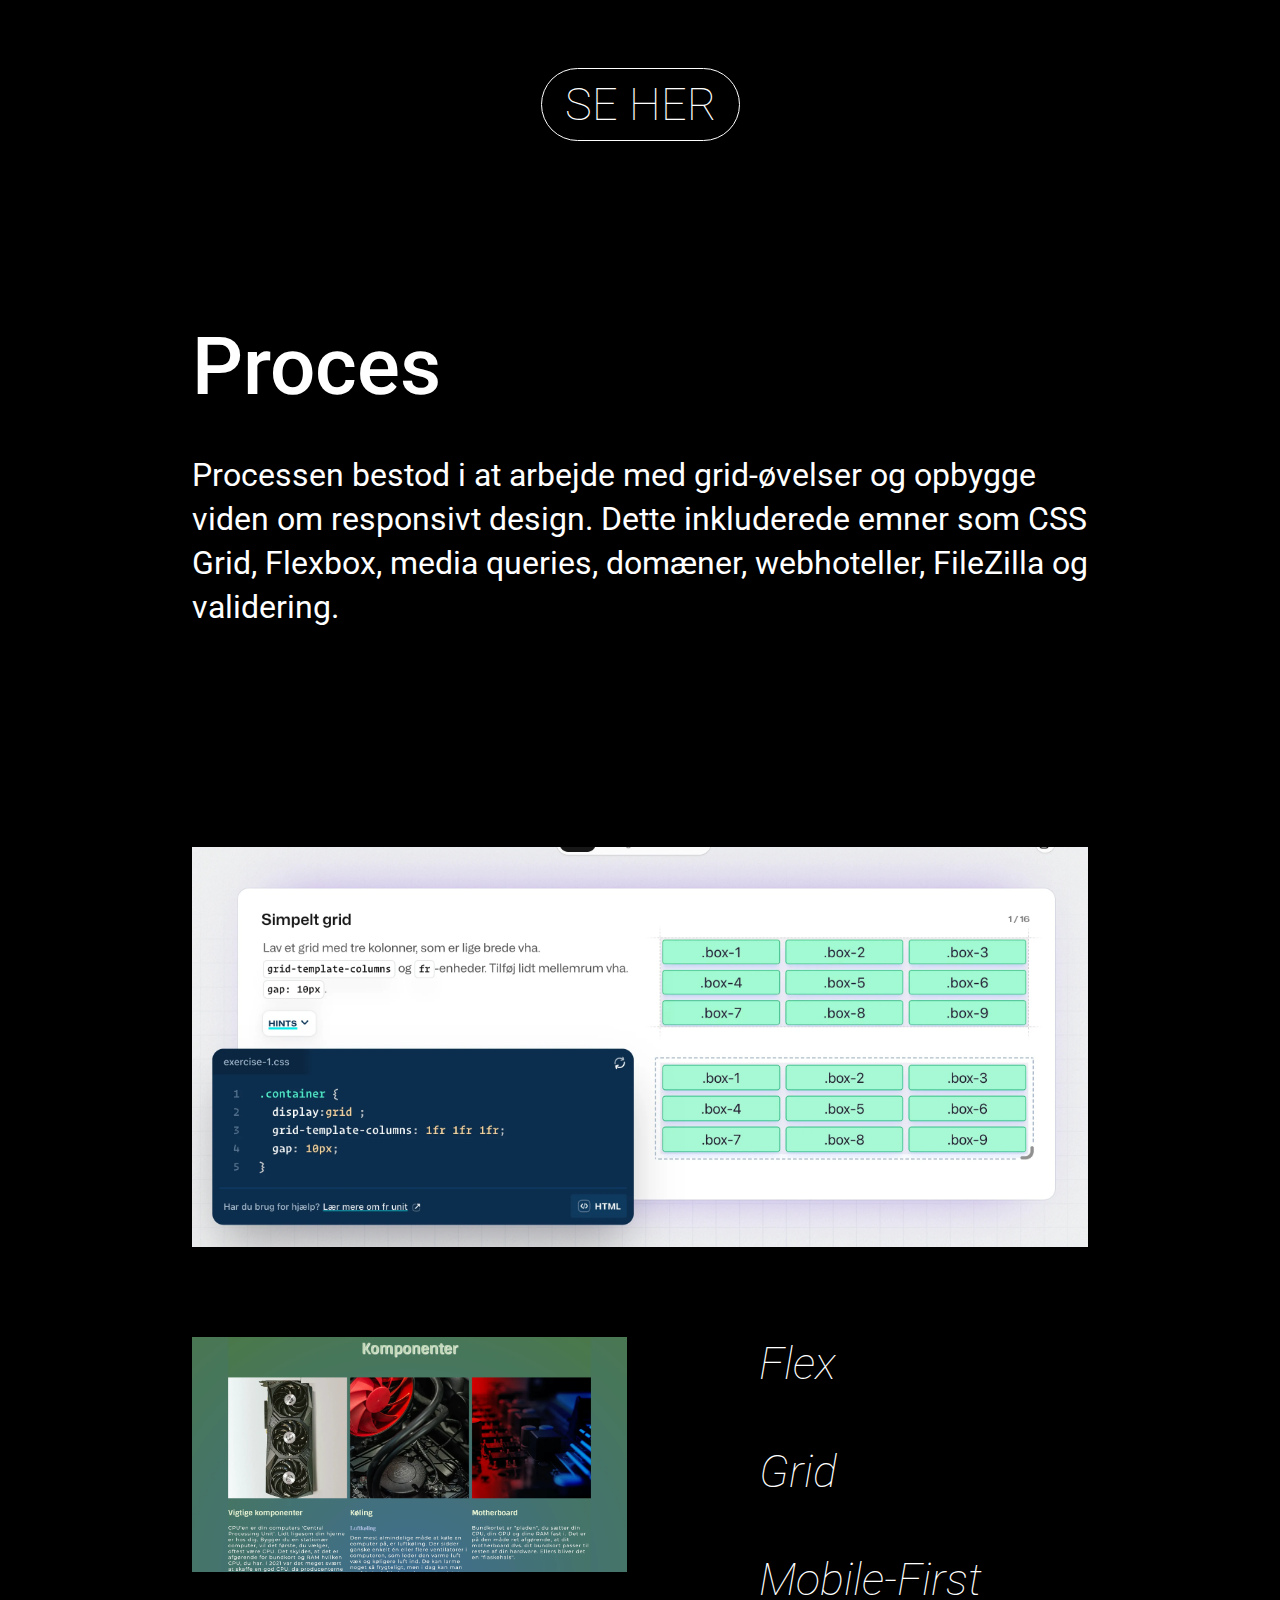
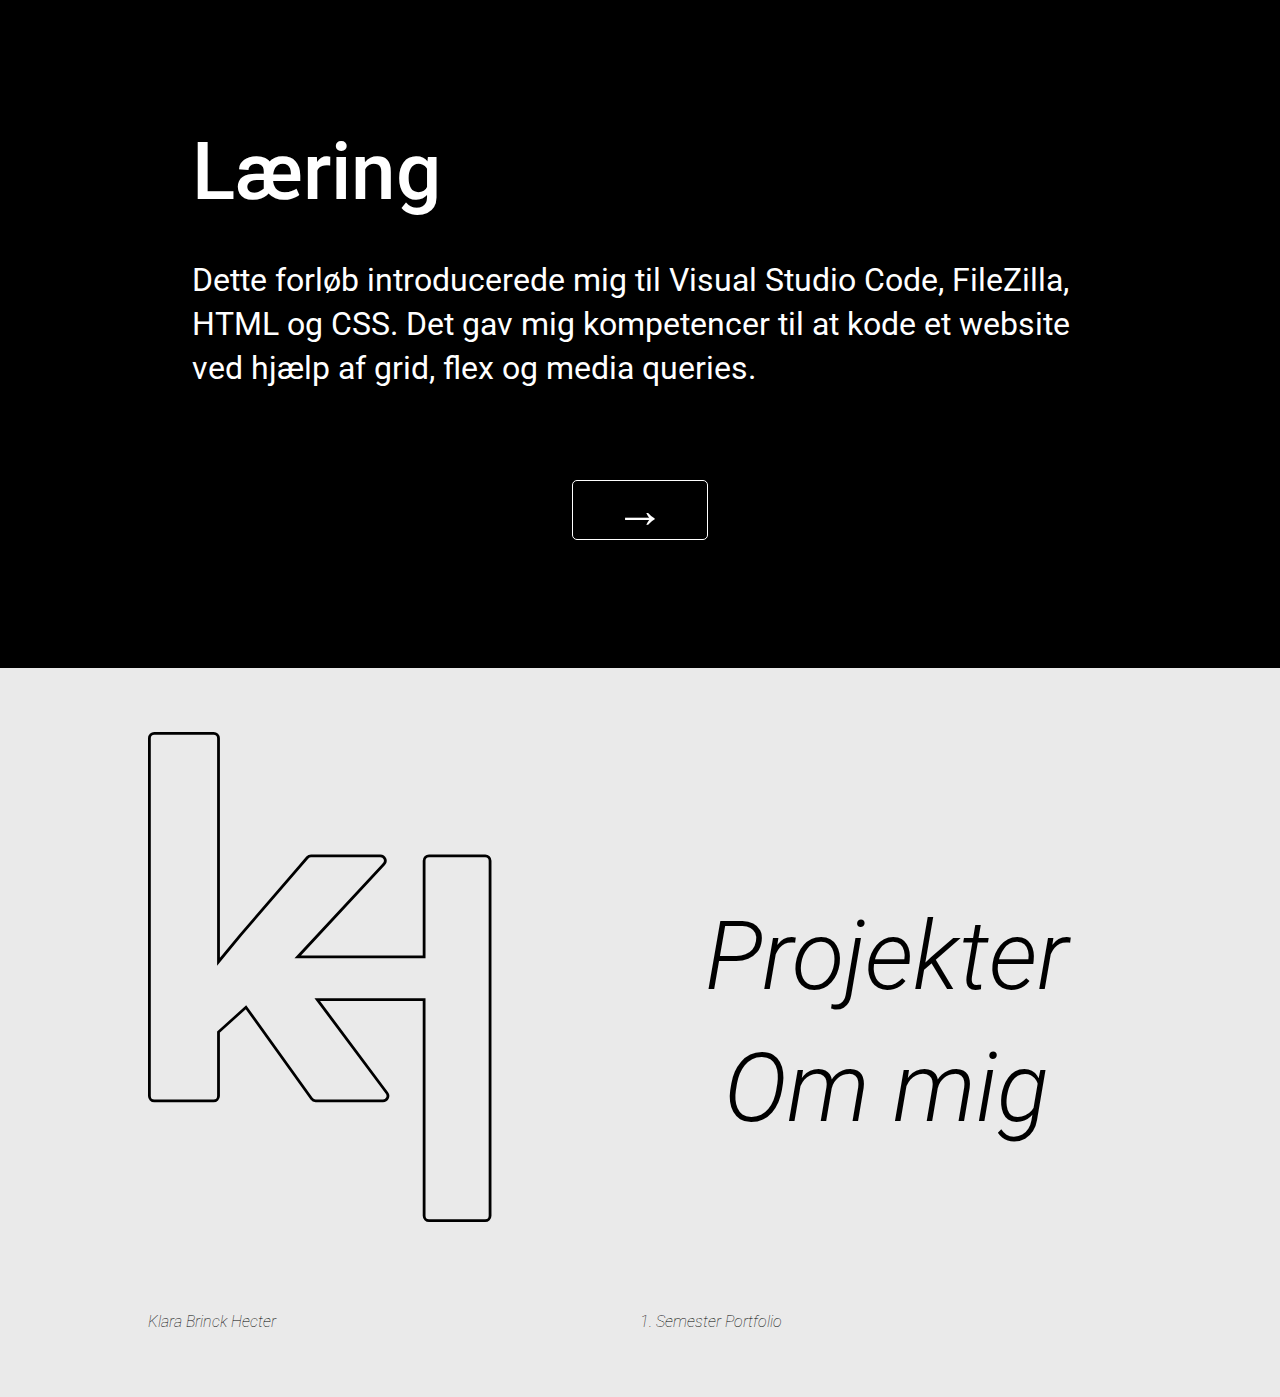
==== commit b1fa7856: "version 8" ====
--- a/02.html
+++ b/02.html
@@ -35,8 +35,11 @@
     </header>
     <main>
 
-        <h1>02 Web </h1>
-        <h1 class="undertitel">Studiestartsprøven</h1>
+        <div class="hero_projekter">
+            <h1>02 Web </h1>
+            <h1 class="undertitel">Studiestartsprøven</h1>
+        </div>
+
 
         <div class="boks_02_1">
             <img src="img/02_web.webp" alt="">
--- a/style.css
+++ b/style.css
@@ -110,6 +110,10 @@
 }
 
 @media (min-width: 750px) {
+  .hero_projekter {
+    padding-left: 15vw !important;
+  }
+
   p {
     font-size: 2rem;
     font-family: "Roboto", serif;
--- a/layout.css
+++ b/layout.css
@@ -10,7 +10,7 @@
   background-image: url("img/gradient.png");
   background-size: 150%;
 
-  animation: kf_herot 7s cubic-bezier(0.3, 0, 0.7, 1);
+  animation: kf_herot 10s cubic-bezier(0.3, 0, 0.7, 1) infinite;
 }
 
 @keyframes kf_herot {
@@ -25,9 +25,9 @@
   }
 }
 
-@media (max-width: 750%) {
+@media (max-width: 750px) {
   .arrow {
-    display: none;
+    display: none !important;
   }
 }
 
@@ -55,7 +55,7 @@
 .hero {
   background-color: black;
   padding-left: 10vw;
-  padding-top: 10vw;
+  /* padding-top: 10vw; */
   padding-right: 10vw;
   padding-bottom: 20vw;
 }
@@ -97,11 +97,10 @@
 
 @media (min-width: 750px) {
   .arrow {
-    display: ;
     position: absolute;
     width: 2%;
     left: 43%;
-    top: 75%;
+    top: 55%;
   }
 
   .forside_h3 {
@@ -122,9 +121,25 @@
     font-size: 4rem;
   }
 
+  @keyframes kf_appear {
+    from {
+      opacity: 0;
+      scale: 0.5;
+    }
+
+    to {
+      opacity: 1;
+      scale: 1;
+    }
+  }
+
   .img_02 {
-    padding-left: 10vw;
-    padding-right: 5vw;
+    /* padding-left: 10vw;
+    padding-right: 5vw; */
+
+    animation: kf_appear linear;
+    animation-timeline: view();
+    animation-range: entry 0% cover 40%;
   }
 
   .tekst_02 {
@@ -132,30 +147,30 @@
     padding-right: 5vw;
   }
 
-  .img_03 {
+  /* .img_03 {
     padding-left: 5vw;
     padding-right: 10vw;
-  }
+  } */
 
   .tekst_03 {
     padding-left: 10vw;
     padding-right: 5vw;
   }
 
-  .img_04 {
+  /* .img_04 {
     padding-left: 10vw;
     padding-right: 5vw;
-  }
+  } */
 
   .tekst_04 {
     padding-left: 5vw;
     padding-right: 10vw;
   }
 
-  .img_05 {
+  /* .img_05 {
     padding-left: 5vw;
     padding-right: 10vw;
-  }
+  } */
 
   .tekst_05 {
     padding-left: 10vw;
@@ -171,6 +186,10 @@
     flex-wrap: wrap;
     gap: 20px; /* Afstand mellem elementer */
     padding-bottom: 10vw;
+
+    animation: kf_appear linear;
+    animation-timeline: view();
+    animation-range: entry 0% cover 40%;
   }
 
   .img_02 {
@@ -381,6 +400,14 @@
     padding-left: 15vw !important;
     padding-right: 15vw !important;
     padding-top: 5vw !important;
+  }
+
+  .flex_boks_03 {
+    display: flex;
+    justify-content: center;
+    gap: 20vw;
+    padding-top: 5vw;
+    padding-bottom: 5vw;
   }
 }
 
@@ -546,56 +573,79 @@
   border-width: 1px;
 
   padding: 10px;
-  width: 15%;
-}
-
-.kompetencer_1 {
-  position: absolute;
-  left: 10%;
-}
-
-.kompetencer_2 {
-  position: absolute;
-  left: 70%;
-}
-
-.kompetencer_3 {
-  position: absolute;
-  left: 40%;
-}
-
-.kompetencer_5 {
-  position: absolute;
-  left: 60%;
-}
-
-.kompetencer_6 {
-  position: absolute;
-  left: 80%;
-  top: 370%;
-}
-
-.kompetencer_7 {
-  position: absolute;
-  left: 15%;
-}
-
-.kompetencer_8 {
-  position: absolute;
-  left: 50%;
-}
-
-.kompetencer_10 {
-  position: absolute;
-  left: 15%;
-}
-
-.kompetencer {
-  padding: 10vw;
-}
-
-.padding {
-  padding: 2vw;
+  width: 61%;
+}
+
+@media (min-width: 750px) {
+  .kompetencer_1,
+  .kompetencer_2,
+  .kompetencer_3,
+  .kompetencer_4,
+  .kompetencer_5,
+  .kompetencer_6,
+  .kompetencer_7,
+  .kompetencer_8,
+  .kompetencer_9,
+  .kompetencer_10 {
+    font-family: "Roboto", serif;
+    font-weight: 100;
+    font-style: italic;
+    font-size: 2rem;
+    color: white;
+    border-color: rgb(24, 146, 0);
+    border-radius: 52px;
+    border-style: solid;
+    padding-inline: 28px;
+    border-width: 1px;
+
+    padding: 10px;
+    width: 15%;
+  }
+
+  .kompetencer_1 {
+    position: absolute;
+    left: 10%;
+  }
+
+  .kompetencer_2 {
+    position: absolute;
+    left: 70%;
+  }
+
+  .kompetencer_3 {
+    position: absolute;
+    left: 40%;
+  }
+
+  .kompetencer_5 {
+    position: absolute;
+    left: 60%;
+  }
+
+  .kompetencer_6 {
+    position: absolute;
+    left: 80%;
+    top: 370%;
+  }
+
+  .kompetencer_7 {
+    position: absolute;
+    left: 15%;
+  }
+
+  .kompetencer_8 {
+    position: absolute;
+    left: 50%;
+  }
+
+  .kompetencer_10 {
+    position: absolute;
+    left: 15%;
+  }
+
+  .kompetencer {
+    padding: 10vw;
+  }
 }
 
 @media (min-width: 750px) {
@@ -655,4 +705,15 @@
   }
 }
 
+.padding {
+  padding: 2vw;
+}
+
+@media (max-width: 750px) {
+  .kompetencer {
+    padding-bottom: 5vw;
+    padding-top: 5vw;
+    padding-left: 5vw;
+  }
+}
 /**** projekter *******/
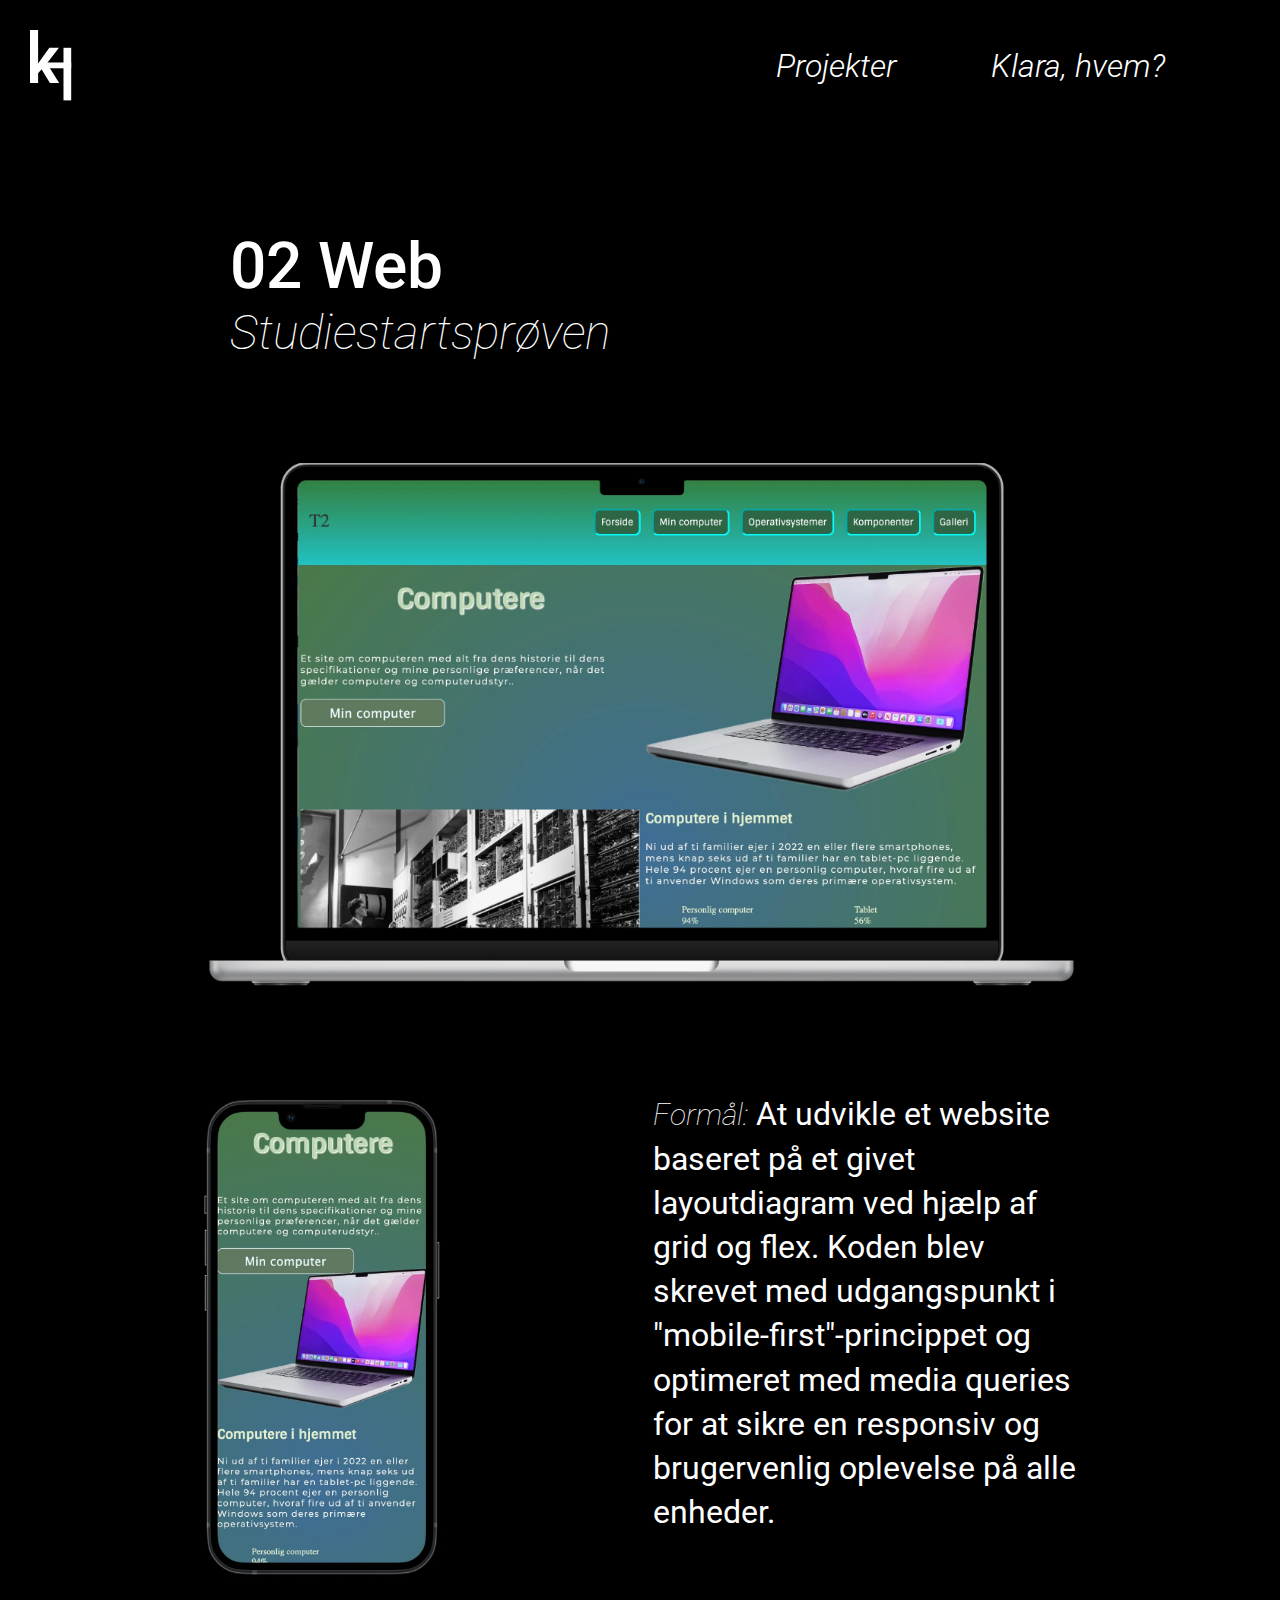
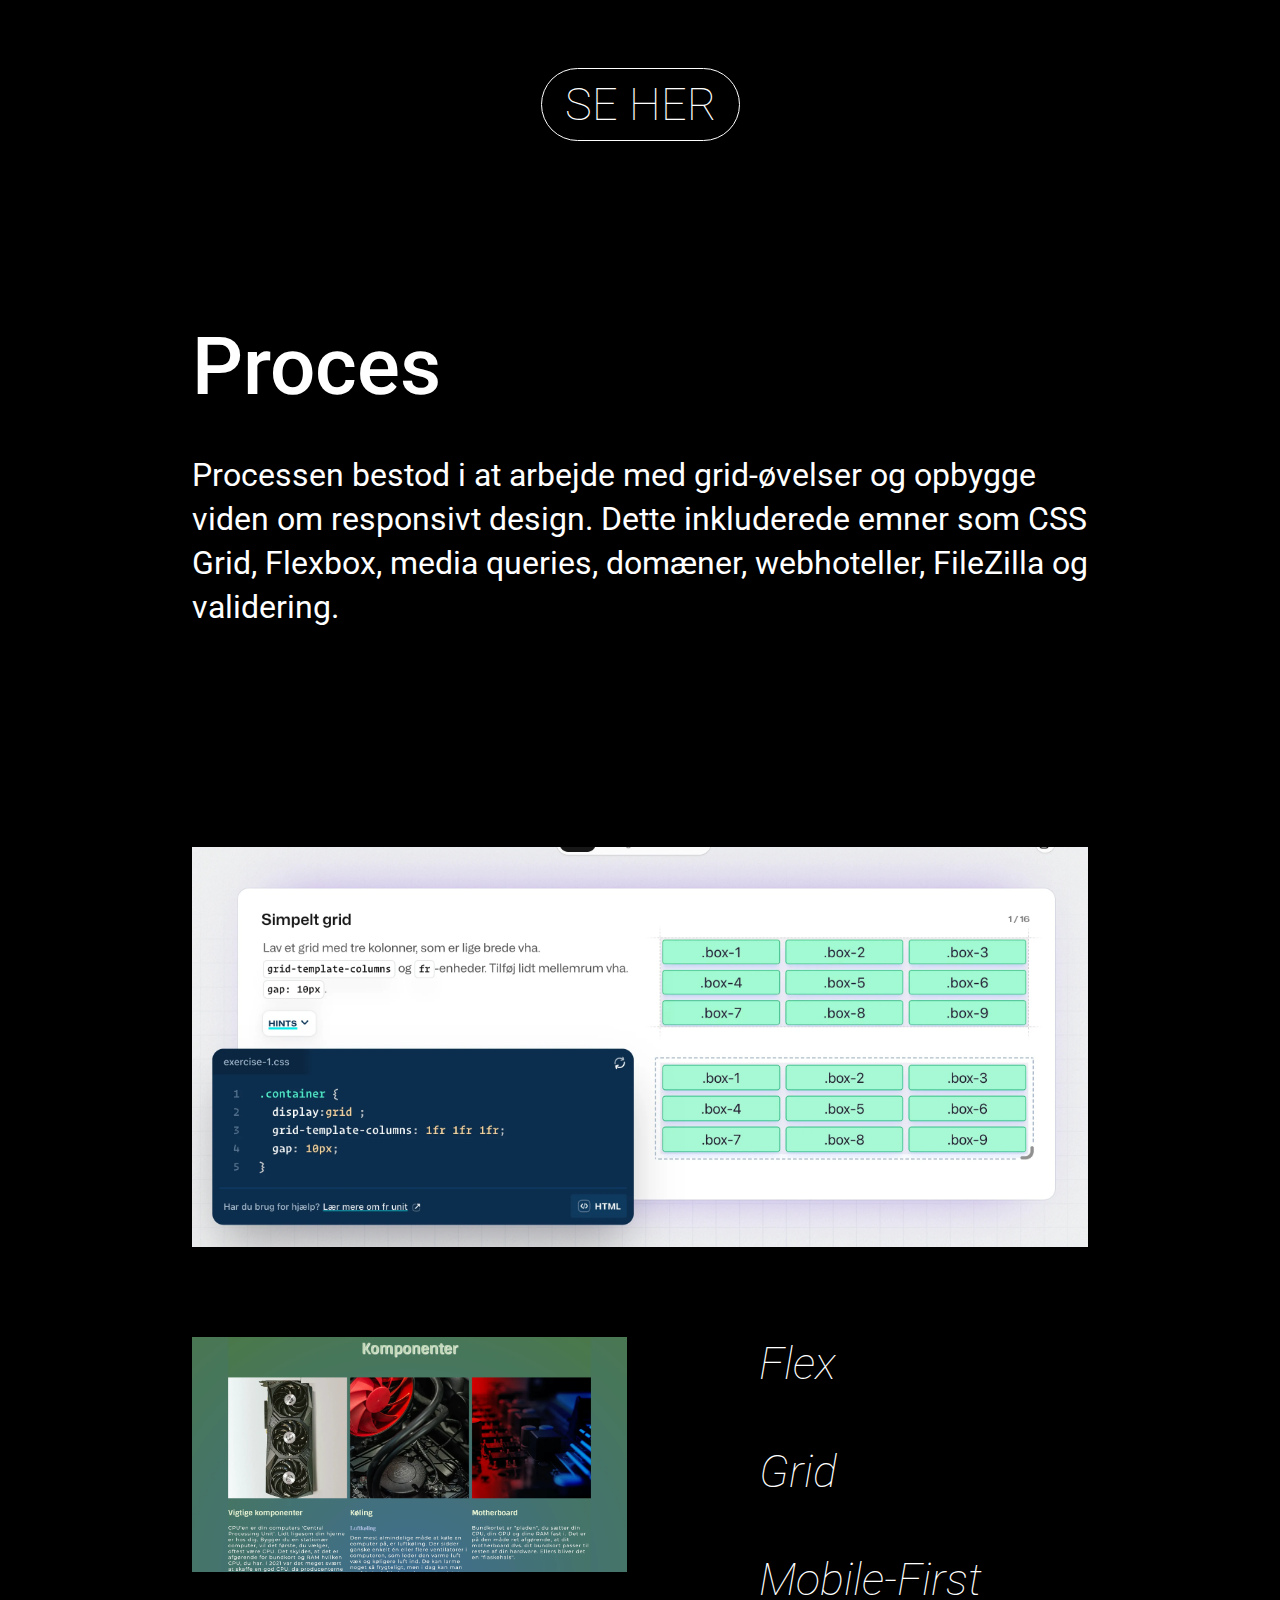
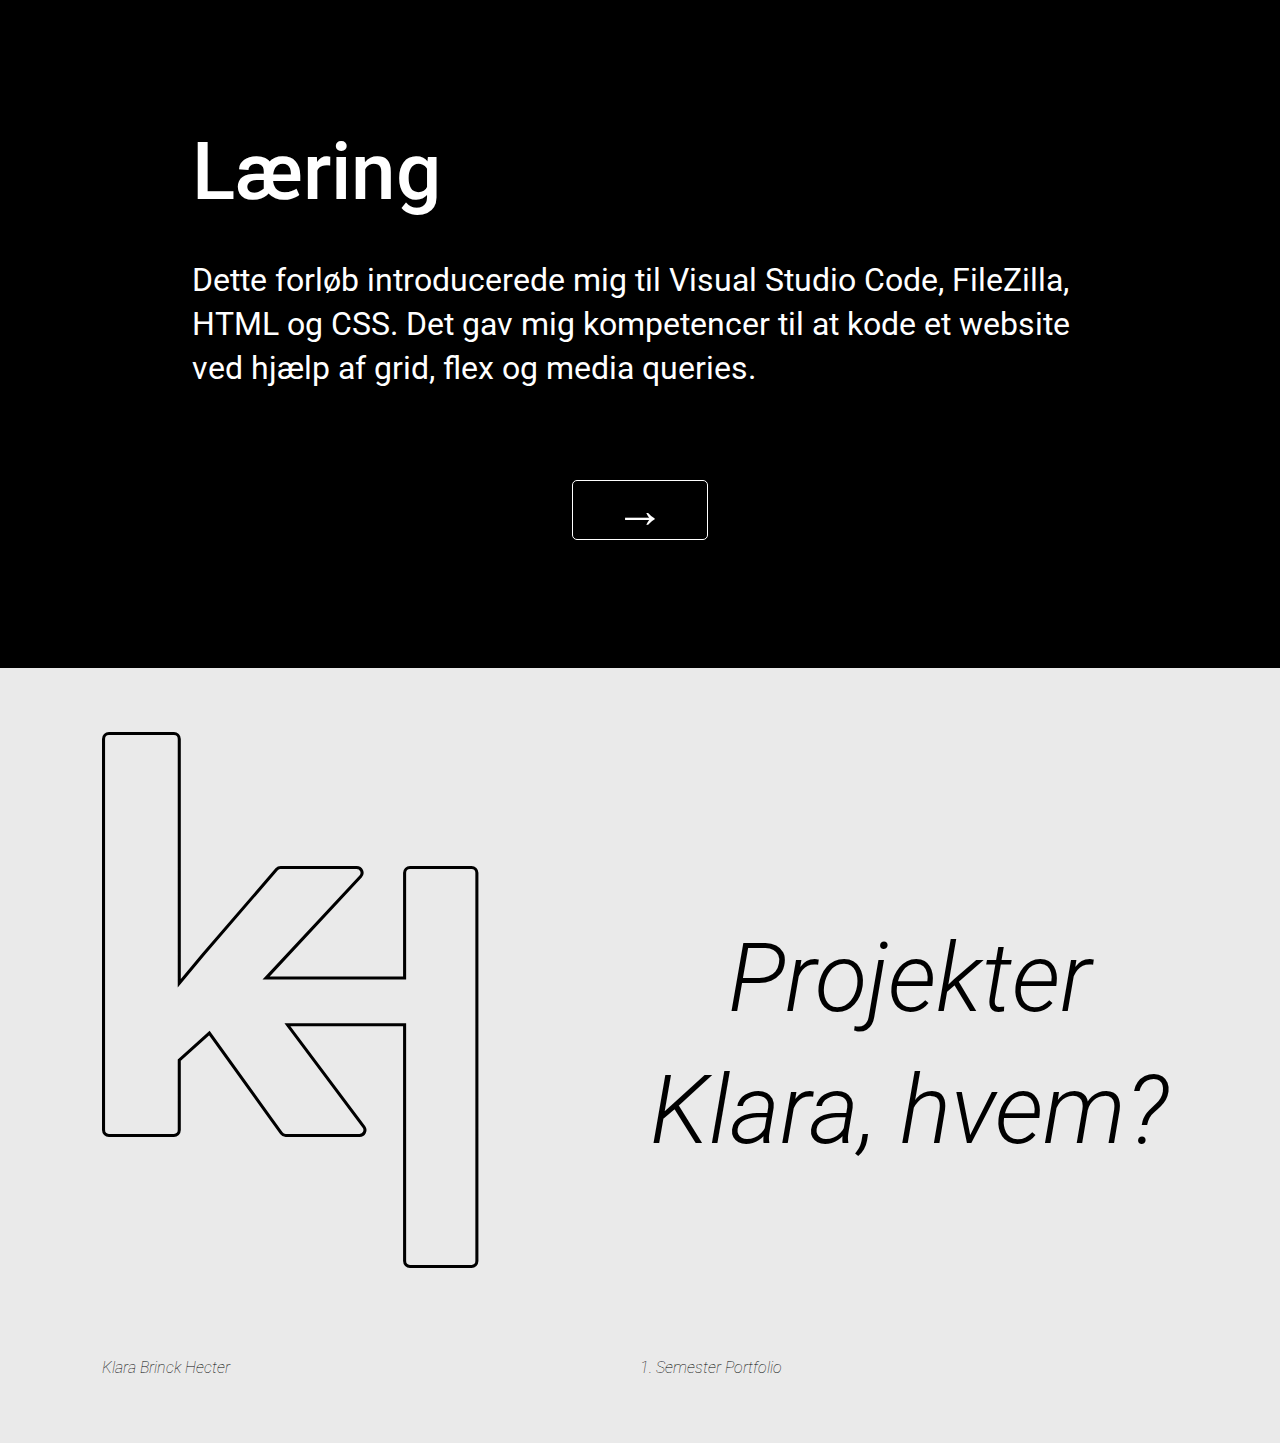
==== commit 2b377945: "version 10" ====
--- a/02.html
+++ b/02.html
@@ -6,6 +6,9 @@
     <meta name="robots" content="noindex, nofollow">
     <meta name="viewport" content="width=device-width, initial-scale=1.0">
     <title>02 Web</title>
+    <link rel="apple-touch-icon" sizes="180x180" href="favicon/apple-touch-icon.png">
+    <link rel="icon" type="image/png" sizes="32x32" href="favicon/favicon-32x32.png">
+    <link rel="icon" type="image/png" sizes="16x16" href="/favicon/favicon-16x16.png">
     <link rel="stylesheet" href="style.css">
     <link rel="stylesheet" href="layout.css">
     <link rel="preconnect" href="https://fonts.googleapis.com">
@@ -109,7 +112,7 @@
                     </div>
 
                     <div class="om">
-                        <a href="om.html">Om mig</a>
+                        <a href="om.html">Klara, hvem?</a>
                     </div>
 
                 </div>
@@ -127,4 +130,6 @@
         </div>
     </footer>
     <script src="script.js"></script>
-</body>+</body>
+
+</html>--- a/style.css
+++ b/style.css
@@ -178,10 +178,12 @@
 }
 
 /******** menu ********/
-.nav a.active {
-  font-weight: bold;
-  color: #ff5722; /* Fremhæv farven */
-  border-bottom: 2px solid #ff5722; /* Understregning */
+nav a.active {
+  color: #ffffff;
+  /* font-weight: bold; */
+  border-bottom: 2px solid #ee22cc;
+  border-radius: 2px;
+  border-width: 1px;
 }
 
 header {
--- a/layout.css
+++ b/layout.css
@@ -23,6 +23,10 @@
   100% {
     background-position: 0% 0%;
   }
+}
+
+.forside_om{
+  padding-bottom: 15vw;
 }
 
 @media (max-width: 750px) {
@@ -113,7 +117,7 @@
     grid-template-columns: 1fr 1fr;
     padding-right: 10vw;
     padding-left: 10vw;
-    padding-top: 5vw;
+    padding-top: 15vw;
   }
 
   .forside_undertitel {
@@ -175,6 +179,155 @@
   .tekst_05 {
     padding-left: 10vw;
     padding-right: 5vw;
+
+  }
+}
+
+/********** projekter *********/
+@media (min-width: 750px) {
+  .grid_1-1 {
+    display: grid;
+    grid-template-columns: 1fr 1fr;
+    gap: 40px;
+
+    padding-top: 80px;
+    padding-bottom: 10vw;
+  }
+}
+
+.tekst_boks {
+  padding-left: 0%;
+  text-align: left;
+  padding-left: 20px;
+}
+
+.grid_1-1 {
+  gap: 40px;
+  padding-left: 10vw;
+  padding-right: 10vw;
+  padding-top: 80px;
+}
+
+.index {
+  padding-left: 0%;
+}
+
+.index_2 {
+  padding-left: 0%;
+}
+
+.index_3 {
+  border: 0; /* Fjern standardkanten */
+  height: 0.5px; /* Sæt tykkelsen af linjen */
+  background-color: #333; /* Vælg en farve til linjen */
+  width: 100%; /* Juster bredden af linjen */
+  margin: auto;
+}
+/********** hover på katalog 1 ***********/
+
+@media (max-width:750px){
+.grid_1-1 {
+  padding-bottom: 10vw;
+}
+
+.wrapper {
+  display: flex;
+  justify-content: center; /* Centrerer billedet horisontalt */
+  align-items: center; /* Centrerer billedet vertikalt */
+  /* height: 60vh; Gør wrapperen stor nok til at centrere indholdet i skærmen */
+  padding-top: 15vw;
+}
+}
+
+.hover-1 {
+  position: relative; /* Gør det muligt at placere overlayet */
+  display: inline-block; /* Gør containeren til en blok, der kun fylder billedets bredde */
+}
+
+.katalog-1 {
+  width: 100%; /* Sæt den ønskede bredde på billedet */
+  height: auto; /* Beholder billedets proportioner */
+  display: block; /* Fjerner mellemrum under billedet */
+}
+
+.overlay {
+  position: absolute; /* Gør det muligt at placere overlayet over billedet */
+  top: 0;
+  left: 0;
+  right: 0;
+  opacity: 0; /* Skjuler overlayet som standard */
+  display: flex; /* Gør det muligt at centrere teksten */
+  justify-content: center; /* Centrerer teksten vandret */
+  align-items: center; /* Centrerer teksten lodret */
+  transition: opacity 0.3s ease; /* Glidende overgang for opacitet */
+
+   font-size: 2rem;
+  font-family: "Roboto", serif;
+  font-weight: 700;
+  font-style: normal;
+    bottom: 27px;
+border-radius: 20px;
+background-color: #000000;
+}
+
+.hover-1:hover .overlay {
+  opacity: 1; /* Gør overlayet synligt ved hover */
+}
+
+.tekst {
+  color: rgb(255, 255, 255); /* Gør teksten hvid */
+  text-align: center; /* Centrerer teksten */
+   font-family: "Roboto", serif;
+  font-weight: 300;
+  font-style: normal;
+  font-size: 2.8rem;
+
+  color: transparent;
+  background-clip:text;
+  background-image: url("img/gradient.png");
+  background-size: 150%;
+
+  animation: kf_herot 10s cubic-bezier(0.3, 0, 0.7, 1) infinite;
+}
+
+@media (min-width: 750px) {
+  .katalog-1 {
+    width: 480px; /* Sæt den ønskede bredde på billedet */
+    height: auto; /* Beholder billedets proportioner */
+    display: block; /* Fjerner mellemrum under billedet */
+  }
+  .overlay {
+    position: absolute; /* Gør det muligt at placere overlayet over billedet */
+    top: 0;
+    left: 0;
+    right: 0;
+    bottom: 70px;
+    opacity: 0; /* Skjuler overlayet som standard */
+     display: flex; /* Gør det muligt at centrere teksten */
+    justify-content: center; /* Centrerer teksten vandret */
+    align-items: center; /* Centrerer teksten lodret */
+    transition: opacity 0.3s ease; */ */ */
+
+    font-size: 2rem;
+  font-family: "Roboto", serif;
+  font-weight: 700;
+  font-style: normal;
+    bottom: 70px;
+border-radius: 20px;
+background-color: #000000;
+  }
+  .wrapper {
+    display: flex;
+    justify-content: center; /* Centrerer billedet horisontalt */
+    align-items: center; /* Centrerer billedet vertikalt */
+    /* height: 80vh;   Gør wrapperen stor nok til at centrere indholdet i skærmen */
+  }
+
+  .tekst_boks {
+    padding-left: 0%;
+    text-align: left;
+    padding-left: 5vw;
+    padding-right: 91px;
   }
 }
 
@@ -413,6 +566,10 @@
 
 /************ 04 **********/
 
+.align{
+  align-self: auto;
+}
+
 .lerings_boks_04 {
   background-color: #e4ccff;
 }
@@ -438,13 +595,7 @@
   left: 0;
 } */
 
-#fly_container {
-  width: 13%;
-  aspect-ratio: 200/200;
-  position: absolute;
-  top: 633px;
-  left: 330px;
-}
+
 
 #fly_sprite {
   width: 100%;
@@ -485,13 +636,24 @@
   animation-iteration-count: infinite;
 }
 
+@media (max-width: 750px){
 #liv_container {
   width: 13%;
   aspect-ratio: 200/200;
   position: absolute;
-  top: 450%;
+  top: 430%;
   left: 55%;
 }
+
+#fly_container {
+  width: 25%;
+  aspect-ratio: 200/200;
+  position: static;
+  top: 633px;
+  left: 330px;
+}
+}
+
 
 #liv_sprite {
   width: 100%;
@@ -520,6 +682,22 @@
     width: 10%;
     left: 19%;
   }
+
+  #liv_container {
+  width: 25%;
+  aspect-ratio: 200/200;
+  position: static;
+  top: 480%;
+  left: 55%;
+}
+
+#fly_container {
+  width: 35%;
+  aspect-ratio: 200/200;
+  position: static;
+  top: 170%;
+  left: 60%;
+}
 }
 /************* 05 *************/
 .lottie {
@@ -549,6 +727,10 @@
 
 .mig {
   padding: 10vw;
+}
+
+.tekst_boks_om{
+  padding-bottom: 10vw;
 }
 
 .kompetencer_1,
@@ -617,6 +799,10 @@
     left: 40%;
   }
 
+  .kompetencer_4{
+    position: absolute;
+  }
+
   .kompetencer_5 {
     position: absolute;
     left: 60%;
@@ -638,13 +824,22 @@
     left: 50%;
   }
 
+   .kompetencer_9{
+    position: absolute;
+    width: 20%;
+   top: 400%;
+  }
+
   .kompetencer_10 {
     position: absolute;
     left: 15%;
+    top: 415%;
   }
 
   .kompetencer {
-    padding: 10vw;
+    padding-left: 10vw;
+       padding-right: 10vw;
+          padding-bottom: 10vw;
   }
 }
 
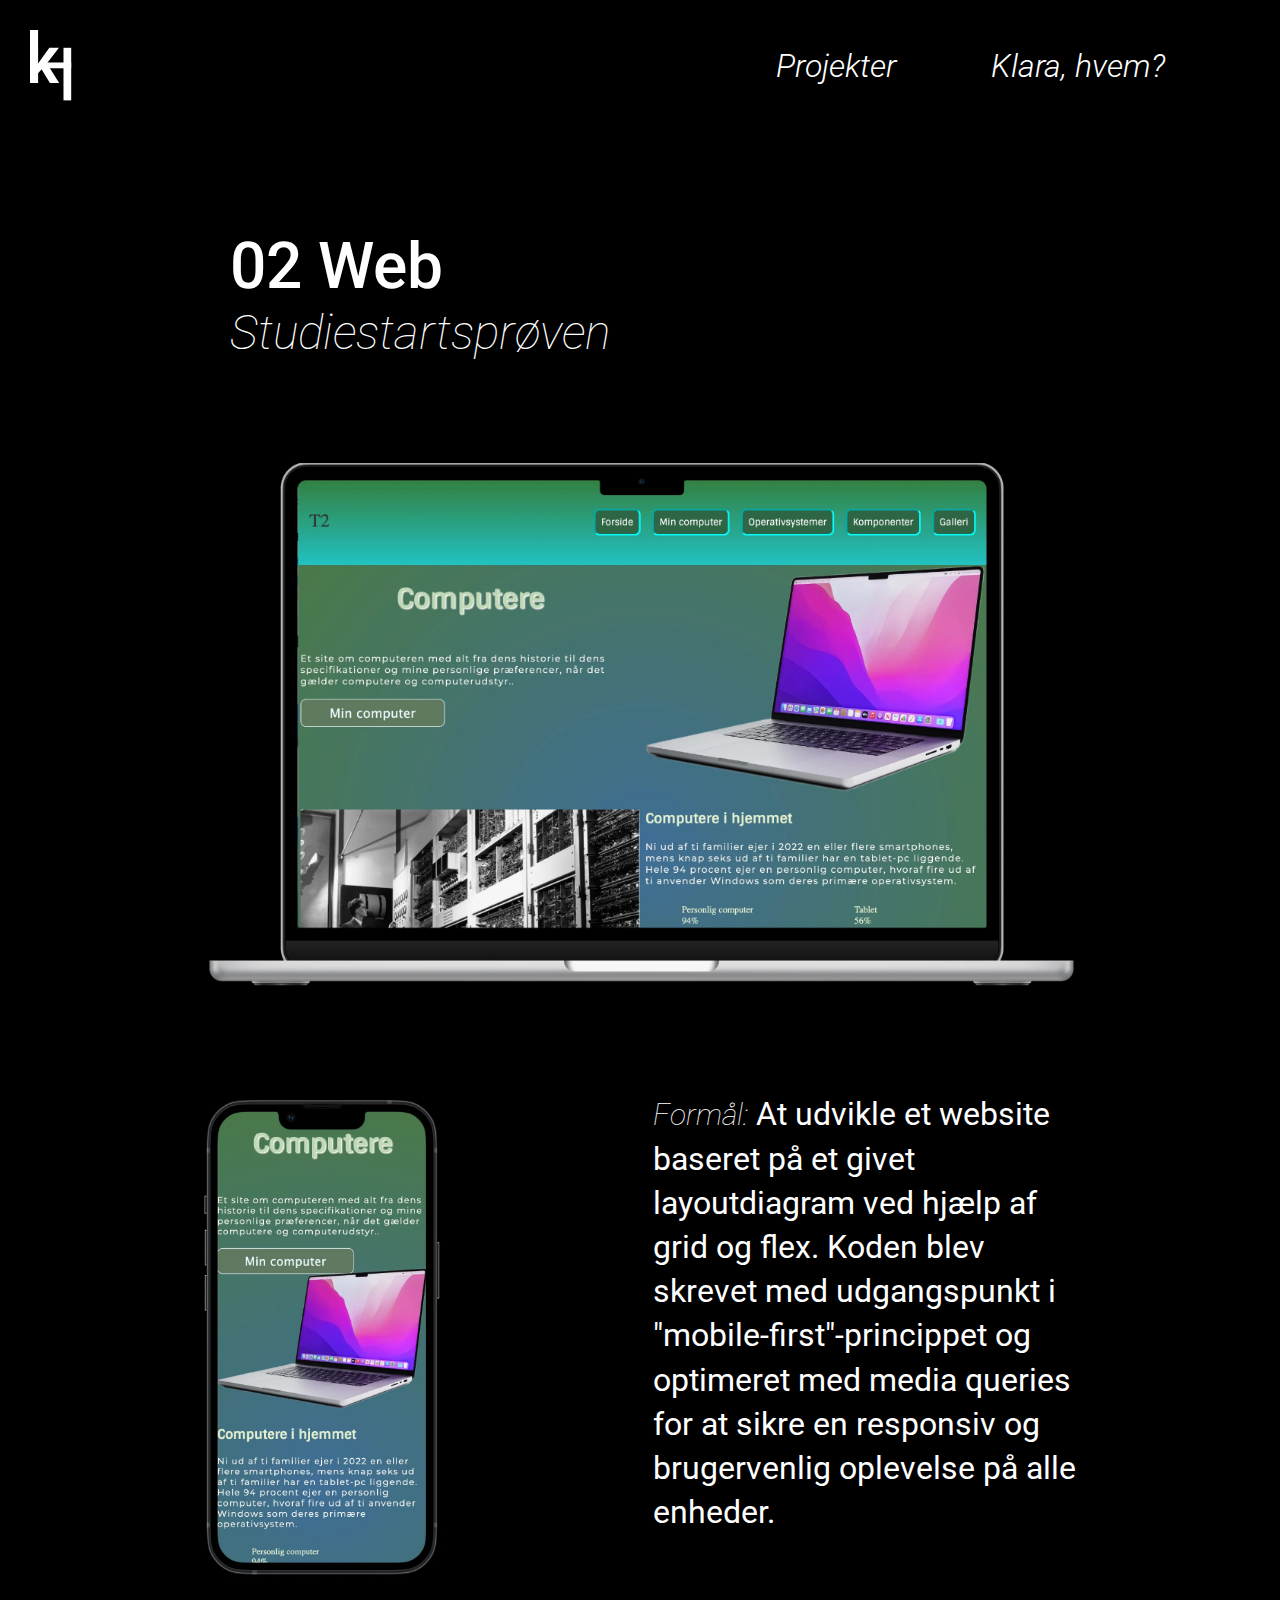
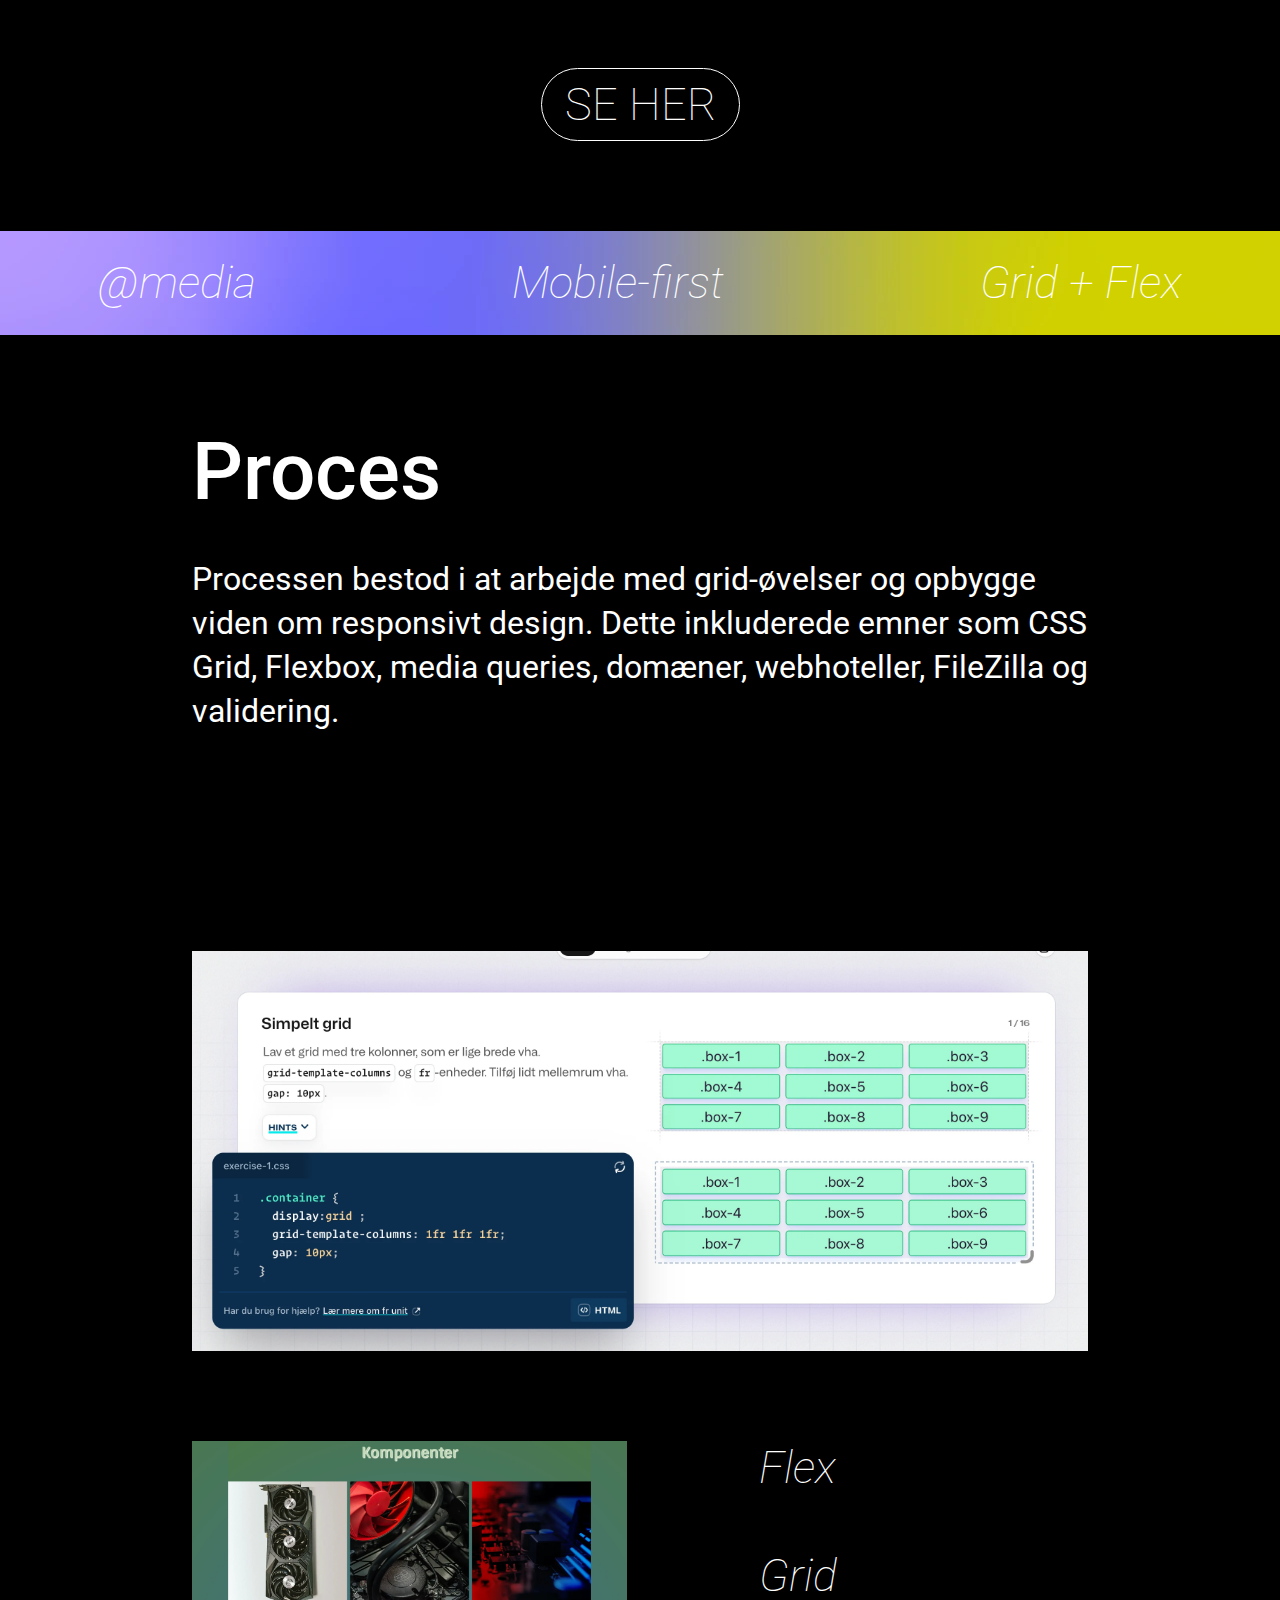
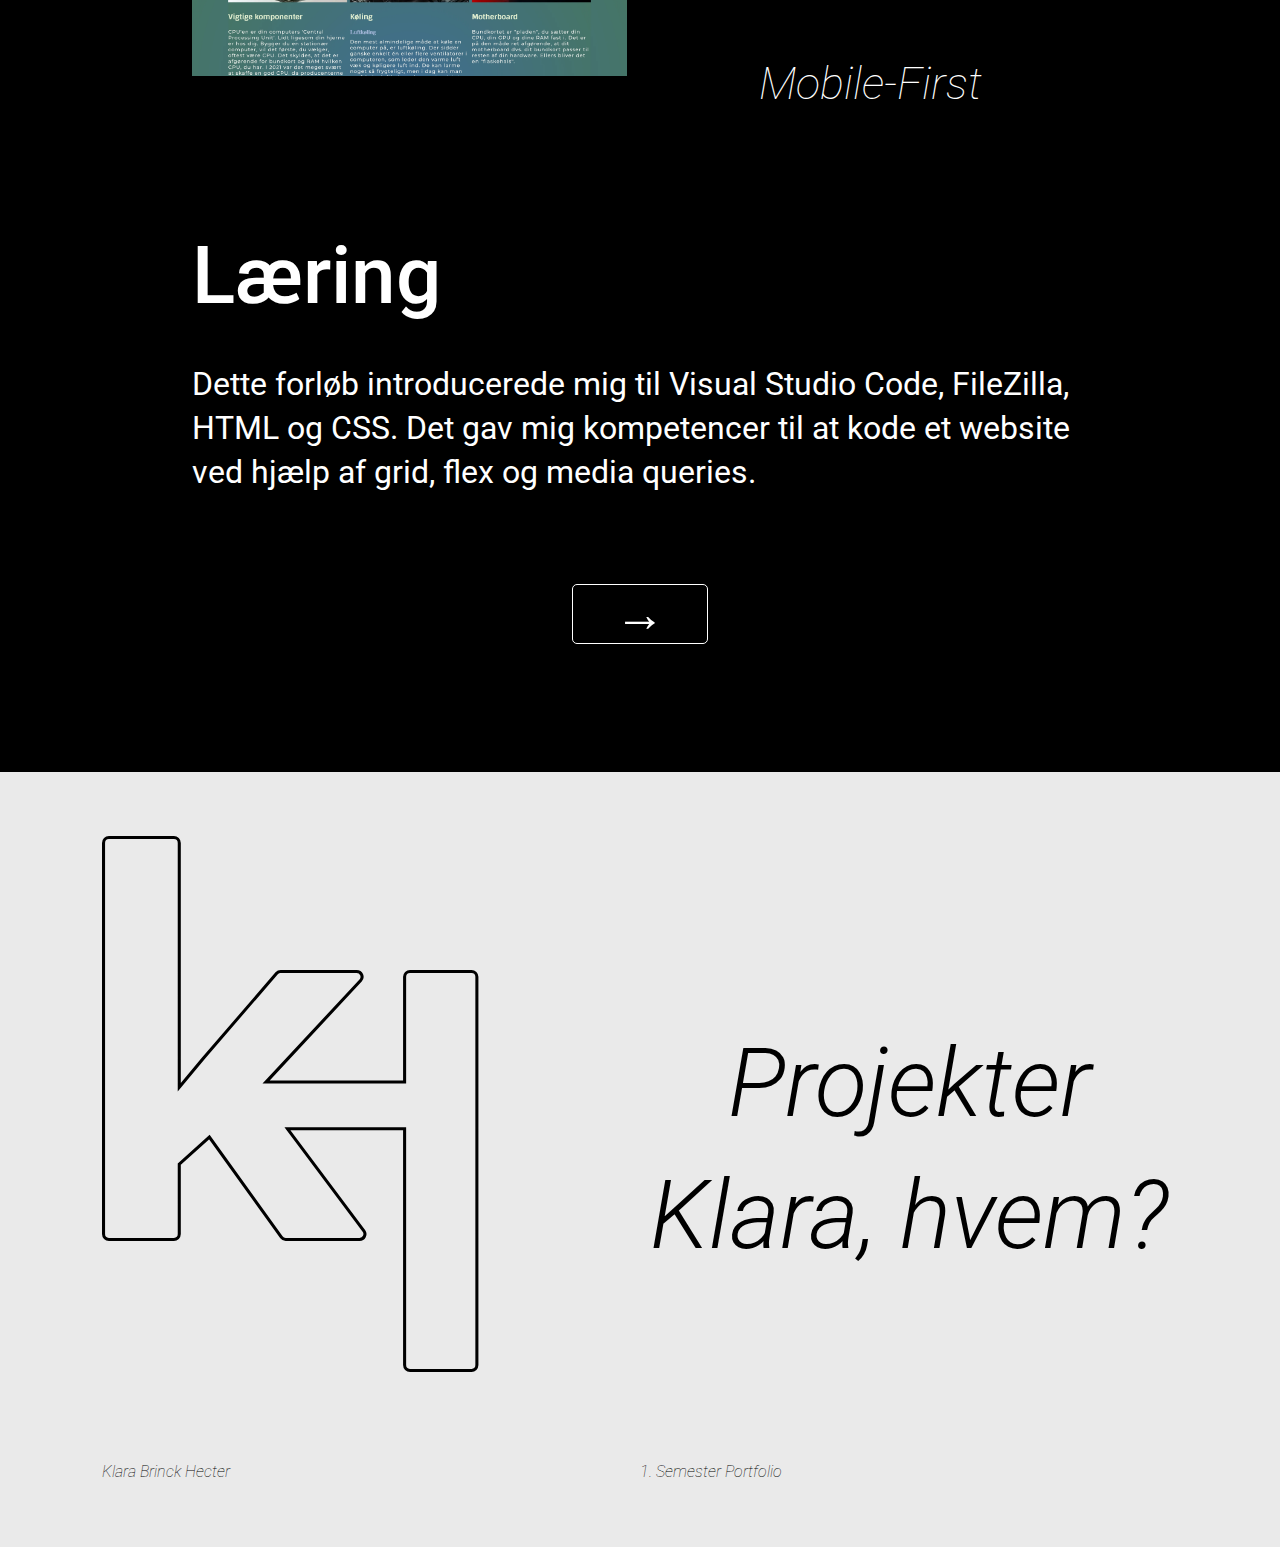
==== commit 6def98bc: "version 15" ====
--- a/02.html
+++ b/02.html
@@ -61,6 +61,12 @@
             </div>
         </div>
 
+        <div class="flex_boks_03">
+            <h3 class="ungt">@media</h3>
+            <h3 class="moderne">Mobile-first</h3>
+            <h3 class="kulturelt">Grid + Flex</h3>
+        </div>
+
         <div></div>
 
         <div class="tekst_boks_02">
@@ -76,9 +82,9 @@
             <div class="grid1_1">
                 <img src="img/02_komponeneter.webp" alt="">
                 <div class="flex_boks">
-                    <h3>Flex</h3>
-                    <h3>Grid</h3>
-                    <h3>Mobile-First</h3>
+                    <h3 class="flex">Flex</h3>
+                    <h3 class="grid">Grid</h3>
+                    <h3 class="mobile">Mobile-First</h3>
                 </div>
             </div>
 
--- a/style.css
+++ b/style.css
@@ -81,7 +81,7 @@
   font-style: normal;
   font-size: 3rem;
   color: white;
-  padding-left: 3vw;
+  padding-left: 1vw;
 }
 
 .undertitel {
--- a/layout.css
+++ b/layout.css
@@ -7,7 +7,7 @@
 
   color: transparent;
   background-clip: text;
-  background-image: url("img/gradient.png");
+  background-image: url("img/gradient.webp");
   background-size: 150%;
 
   animation: kf_herot 10s cubic-bezier(0.3, 0, 0.7, 1) infinite;
@@ -81,7 +81,7 @@
 .pil:hover {
   color: transparent;
   background-clip: text;
-  background-image: url("img/gradient.png");
+  background-image: url("img/gradient.webp");
   background-size: 150%;
 
   animation: kf_hover 2s cubic-bezier(0.3, 0, 0.7, 1);
@@ -137,9 +137,7 @@
     }
   }
 
-  .img_02 {
-    /* padding-left: 10vw;
-    padding-right: 5vw; */
+  .img_02, .img_03, .img_04, .img_05 {
 
     animation: kf_appear linear;
     animation-timeline: view();
@@ -151,30 +149,15 @@
     padding-right: 5vw;
   }
 
-  /* .img_03 {
-    padding-left: 5vw;
-    padding-right: 10vw;
-  } */
-
   .tekst_03 {
     padding-left: 10vw;
     padding-right: 5vw;
   }
 
-  /* .img_04 {
-    padding-left: 10vw;
-    padding-right: 5vw;
-  } */
-
   .tekst_04 {
     padding-left: 5vw;
     padding-right: 10vw;
   }
-
-  /* .img_05 {
-    padding-left: 5vw;
-    padding-right: 10vw;
-  } */
 
   .tekst_05 {
     padding-left: 10vw;
@@ -217,13 +200,15 @@
 }
 
 .index_3 {
-  border: 0; /* Fjern standardkanten */
-  height: 0.5px; /* Sæt tykkelsen af linjen */
-  background-color: #333; /* Vælg en farve til linjen */
-  width: 100%; /* Juster bredden af linjen */
+  border: 0; 
+  height: 0.5px; 
+  background-color: #333; 
+  width: 100%; 
   margin: auto;
 }
-/********** hover på katalog 1 ***********/
+
+
+/********** hover på projekter ***********/
 
 @media (max-width:750px){
 .grid_1-1 {
@@ -232,34 +217,33 @@
 
 .wrapper {
   display: flex;
-  justify-content: center; /* Centrerer billedet horisontalt */
-  align-items: center; /* Centrerer billedet vertikalt */
-  /* height: 60vh; Gør wrapperen stor nok til at centrere indholdet i skærmen */
+  justify-content: center; 
+  align-items: center; 
   padding-top: 15vw;
 }
 }
 
 .hover-1 {
-  position: relative; /* Gør det muligt at placere overlayet */
-  display: inline-block; /* Gør containeren til en blok, der kun fylder billedets bredde */
+  position: relative; 
+  display: inline-block; 
 }
 
 .katalog-1 {
-  width: 100%; /* Sæt den ønskede bredde på billedet */
-  height: auto; /* Beholder billedets proportioner */
-  display: block; /* Fjerner mellemrum under billedet */
+  width: 100%; 
+  height: auto; 
+  display: block; 
 }
 
 .overlay {
-  position: absolute; /* Gør det muligt at placere overlayet over billedet */
+  position: absolute; 
   top: 0;
   left: 0;
   right: 0;
-  opacity: 0; /* Skjuler overlayet som standard */
-  display: flex; /* Gør det muligt at centrere teksten */
-  justify-content: center; /* Centrerer teksten vandret */
-  align-items: center; /* Centrerer teksten lodret */
-  transition: opacity 0.3s ease; /* Glidende overgang for opacitet */
+  opacity: 0; 
+  display: flex; 
+  justify-content: center; 
+  align-items: center; 
+  transition: opacity 0.3s ease;
 
    font-size: 2rem;
   font-family: "Roboto", serif;
@@ -284,7 +268,7 @@
 
   color: transparent;
   background-clip:text;
-  background-image: url("img/gradient.png");
+  background-image: url("img/gradient.webp");
   background-size: 150%;
 
   animation: kf_herot 10s cubic-bezier(0.3, 0, 0.7, 1) infinite;
@@ -292,20 +276,20 @@
 
 @media (min-width: 750px) {
   .katalog-1 {
-    width: 480px; /* Sæt den ønskede bredde på billedet */
-    height: auto; /* Beholder billedets proportioner */
-    display: block; /* Fjerner mellemrum under billedet */
+    width: 480px; 
+    height: auto; 
+    display: block; 
   }
   .overlay {
-    position: absolute; /* Gør det muligt at placere overlayet over billedet */
+    position: absolute; 
     top: 0;
     left: 0;
     right: 0;
     bottom: 70px;
-    opacity: 0; /* Skjuler overlayet som standard */
-     display: flex; /* Gør det muligt at centrere teksten */
-    justify-content: center; /* Centrerer teksten vandret */
-    align-items: center; /* Centrerer teksten lodret */
+    opacity: 0; 
+     display: flex; 
+    justify-content: center; 
+    align-items: center; 
     transition: opacity 0.3s ease; */ */ */
 
     font-size: 2rem;
@@ -318,9 +302,8 @@
   }
   .wrapper {
     display: flex;
-    justify-content: center; /* Centrerer billedet horisontalt */
-    align-items: center; /* Centrerer billedet vertikalt */
-    /* height: 80vh;   Gør wrapperen stor nok til at centrere indholdet i skærmen */
+    justify-content: center; 
+    align-items: center; 
   }
 
   .tekst_boks {
@@ -333,8 +316,56 @@
 
 /****** 02 ***********/
 
+.flex{
+  animation: kf_flex_moove 8s linear forwards infinite;
+}
+
+@keyframes kf_flex_moove {
+  0% {
+    transform: translateX(0); /* Startposition */
+  }
+  50% {
+    transform: translateX(150px); /* Flyt 200px til højre */
+  }
+  100% {
+    transform: translateX(0); /* Tilbage til startposition */
+  }
+}
+
+.grid{
+  animation: kf_grid_moove 6s linear forwards infinite;
+}
+
+@keyframes kf_grid_moove {
+  0% {
+    transform: translateX(0); /* Startposition */
+  }
+  50% {
+    transform: translateX(150px); /* Flyt 200px til højre */
+  }
+  100% {
+    transform: translateX(0); /* Tilbage til startposition */
+  }
+}
+
+.mobile{
+  animation: kf_mobile_moove 4s linear forwards infinite;
+}
+
+@keyframes kf_mobile_moove {
+  0% {
+    transform: translateX(0); /* Startposition */
+  }
+  50% {
+    transform: translateX(150px); /* Flyt 200px til højre */
+  }
+  100% {
+    transform: translateX(0); /* Tilbage til startposition */
+  }
+}
+
 @media (max-width: 750px) {
-  .forside_grid1_1 {
+  .forside_grid1_1, .grid1_1 {
     display: flex;
     flex-wrap: wrap;
     gap: 20px; /* Afstand mellem elementer */
@@ -451,7 +482,7 @@
 .se:hover {
   color: transparent;
   background-clip: text;
-  background-image: url("img/gradient.png");
+  background-image: url("img/gradient.webp");
   background-size: 150%;
 
   animation: kf_hover 2s cubic-bezier(0.3, 0, 0.7, 1);
@@ -494,8 +525,8 @@
 .flex_boks_03 {
   display: grid;
   justify-content: center;
-  padding-top: 10vw;
-  padding-bottom: 10vw;
+padding-top: 2vw;
+    padding-bottom: 2vw;
 
   font-size: 1rem;
   font-family: "Roboto", serif;
@@ -504,7 +535,7 @@
 
   /* color: transparent;
   background-clip: text; */
-  background-image: url("img/gradient.png");
+  background-image: url("img/gradient.webp");
   /* background-size: 150%; */
 
   animation: kf_boks 30s cubic-bezier(0.3, 0, 0.7, 1);
@@ -559,8 +590,8 @@
     display: flex;
     justify-content: center;
     gap: 20vw;
-    padding-top: 5vw;
-    padding-bottom: 5vw;
+    padding-top: 2vw;
+    padding-bottom: 2vw;
   }
 }
 
@@ -714,7 +745,7 @@
     width: 50%;
   }
   .lottie {
-    width: 80%;
+  width: 80vh;
     height: 100%;
     top: 270%;
     left: 35%;
@@ -723,7 +754,75 @@
   }
 }
 
+.mobil_05{
+padding-left: 10vw;
+}
+
 /******** om **************/
+
+.ellers{
+  padding-top: 25vw;
+}
+
+summary {
+  background-color: rgb(0, 0, 0);
+  color: white;
+ font-size: 1.5rem;
+  font-family: "Roboto", serif;
+  font-weight: 400;
+  font-style: normal;
+  line-height: 138%;
+ 
+
+  padding: 2rem;
+  padding-inline: 0rem;
+  margin-bottom: -4rem;
+  cursor: pointer;
+  outline: none;
+  border-radius: 15px;
+  /* width: 510px; */
+  align-items: center;
+  /* border-color: white;
+    border-style: solid; */
+}
+
+ summary:hover {
+   border-style: solid;
+   border-color: white;
+   border-width: 1px;
+  }
+
+
+details p {
+   background-color: rgb(0, 0, 0);
+  color: white;
+ font-size: 1.5rem;
+  font-family: "Roboto", serif;
+  font-weight: 400;
+  font-style: normal;
+  line-height: 138%;
+ 
+
+  padding: 2rem;
+  padding-inline: 0rem;
+  margin-bottom: 2rem;
+  cursor: pointer;
+  outline: none;
+  border-radius: 15px;
+  /* width: 510px; */
+  align-items: center;
+  /* border-color: white;
+    border-style: solid;v */
+}
+
+.sort {
+   color: white;
+}
+
+.row_2{
+  padding-bottom: 15vw;
+}
+
 
 .mig {
   padding: 10vw;
@@ -759,6 +858,68 @@
 }
 
 @media (min-width: 750px) {
+
+
+  
+.row_2{
+  padding-bottom: 15vw;
+}
+
+  summary {
+  background-color: rgb(0, 0, 0);
+  color: white;
+ font-size: 2rem;
+  font-family: "Roboto", serif;
+  font-weight: 400;
+  font-style: normal;
+  line-height: 138%;
+ 
+
+  padding: 2rem;
+  padding-inline: 0rem;
+  margin-bottom: -4rem;
+  cursor: pointer;
+  outline: none;
+  border-radius: 15px;
+  /* width: 510px; */
+  align-items: center;
+  /* border-color: white;
+    border-style: solid; */
+}
+
+  summary:hover {
+   border-style: solid;
+   border-color: white;
+   border-width: 1px;
+  }
+
+
+details p {
+   background-color: rgb(0, 0, 0);
+  color: white;
+ font-size: 2rem;
+  font-family: "Roboto", serif;
+  font-weight: 400;
+  font-style: normal;
+  line-height: 138%;
+ 
+
+  padding: 2rem;
+  padding-inline: 0rem;
+  margin-bottom: 2rem;
+  cursor: pointer;
+  outline: none;
+  border-radius: 15px;
+  /* width: 510px; */
+  align-items: center;
+  /* border-color: white;
+    border-style: solid;v */
+}
+
+.sort {
+   color: white;
+}
+
   .kompetencer_1,
   .kompetencer_2,
   .kompetencer_3,
@@ -827,13 +988,13 @@
    .kompetencer_9{
     position: absolute;
     width: 20%;
-   top: 400%;
+   top: 360%;
   }
 
   .kompetencer_10 {
     position: absolute;
     left: 15%;
-    top: 415%;
+    top: 370%;
   }
 
   .kompetencer {
@@ -842,6 +1003,11 @@
           padding-bottom: 10vw;
   }
 }
+
+ .om_side {
+    padding-left: 10vw;
+    padding-right: 10vw;
+  }
 
 @media (min-width: 750px) {
   .om_side {
@@ -868,7 +1034,7 @@
 .kompetencer_10:hover {
   color: transparent;
   background-clip: text;
-  background-image: url("img/gradient.png");
+  background-image: url("img/gradient.webp");
   background-size: 100%;
   cursor: pointer;
 
